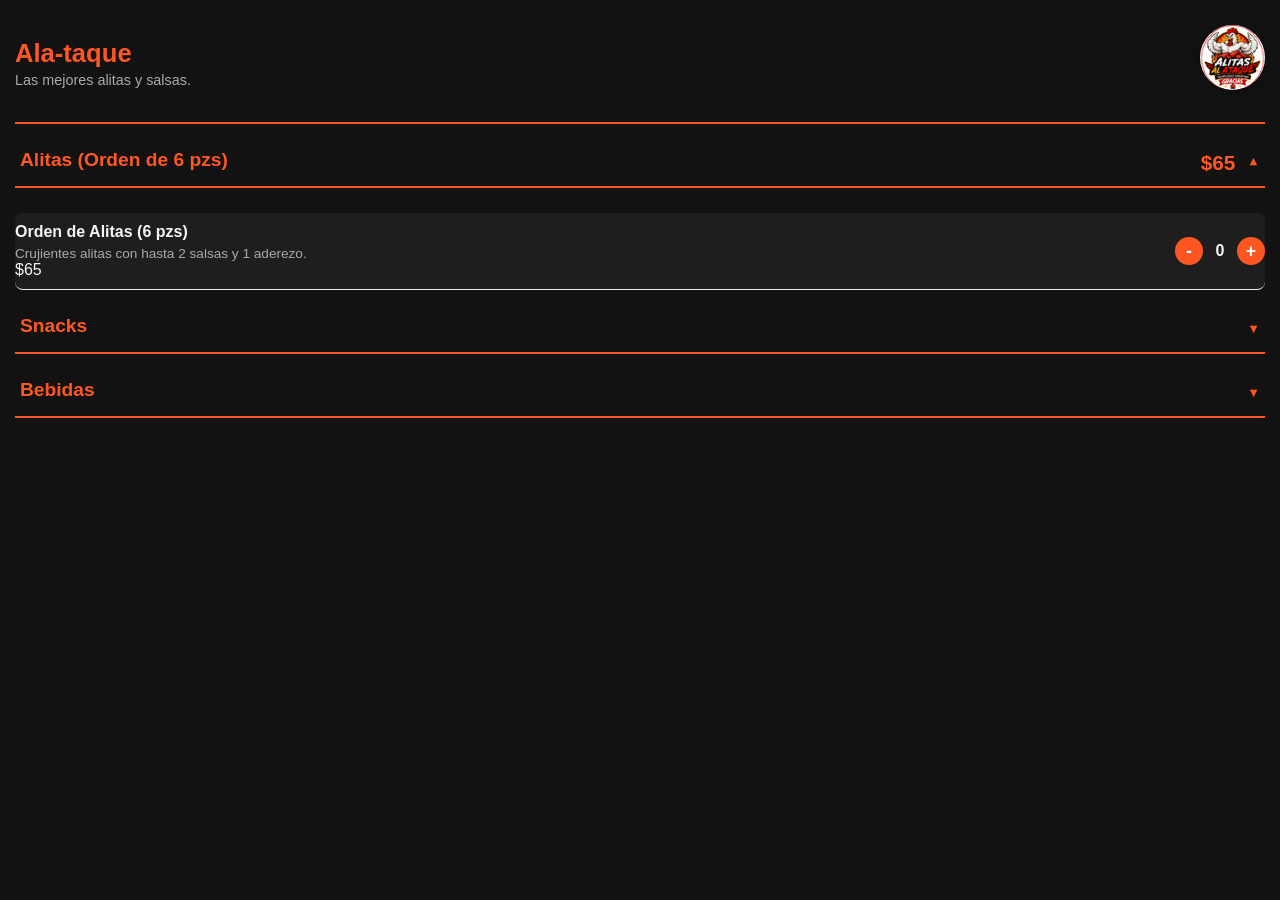
==== index.html @ 80bd4a71 "Update index.html" ====
<!DOCTYPE html>
<html lang="es">
<head>
  <meta charset="UTF-8">
  <meta name="viewport" content="width=device-width, initial-scale=1.0">
  <title>Menú - Ala-taque</title>
  <link rel="stylesheet" href="styles.css">
</head>
<body>
  <header class="header-container">
    <div class="header-text">
      <h1 id="restaurant-name">Cargando...</h1>
      <p id="restaurant-tagline"></p>
    </div>
    <img id="restaurant-logo" src="" alt="Logo" class="logo-img" style="display: none;">
  </header>

  <main id="menu-container"></main>

  <!-- Modal para personalizar productos (Alitas, Papas, etc.) -->
<div id="options-modal" class="modal">
  <div class="modal-content">
    <span class="close-btn" onclick="closeModal()">&times;</span>
    <h3 id="modal-title">Personaliza tu Orden</h3>
    
    <!-- Este contenedor cargará dinámicamente cualquier opción -->
    <div id="modal-options-body"></div>

    <button id="confirm-options-btn" class="btn-confirm" onclick="confirmarSeleccionGenerica()">Agregar al Pedido</button>
  </div>
</div>
<!-- Modal de Confirmación y Pago -->
<div id="checkout-modal" class="modal">
  <div class="modal-content">
    <span class="close-btn" onclick="closeCheckoutModal()">&times;</span>
    <h3>Detalles del Pago</h3>
    
    <div class="option-group">
      <h4>¿Cómo vas a pagar?</h4>
      <label class="radio-label">
        <input type="radio" name="metodo_pago" value="Efectivo" checked onchange="togglePagoEfectivo(true)"> Efectivo 💵
      </label>
      <label class="radio-label">
        <input type="radio" name="metodo_pago" value="Transferencia / Tarjeta" onchange="togglePagoEfectivo(false)"> Transferencia / Tarjeta 💳
      </label>
    </div>

    <div id="pago-efectivo-container" class="option-group">
      <h4>¿Con cuánto vas a pagar?</h4>
      <input type="number" id="monto-pago" placeholder="Ej. 200, 500" class="input-pago" oninput="calcularCambio()">
      <div id="cambio-info" class="cambio-text"></div>
    </div>

    <button class="btn-confirm" onclick="enviarPedidoWhatsAppFinal()">Enviar por WhatsApp 💬</button>
  </div>
</div>

  <!-- Barra flotante inferior para realizar pedido -->
  <div id="cart-bar" class="cart-bar hidden">
    <div class="cart-info">
      <span id="cart-count">0 ítems</span>
      <strong id="cart-total">$0</strong>
    </div>
    <button class="btn-whatsapp" onclick="enviarPedidoWhatsApp()">Pedir por WhatsApp 💬</button>
  </div>

 <script>
  let cart = [];
  let whatsappNum = "";
  let tempItem = null;
  const menuItems = {};
  let totalPedidoActual = 0;

  fetch('menu.json?v=' + new Date().getTime())
    .then(res => res.json())
    .then(data => {
      document.getElementById('restaurant-name').textContent = data.negocio;
      document.getElementById('restaurant-tagline').textContent = data.eslogan;
      whatsappNum = data.whatsapp || "";

      const logoImg = document.getElementById('restaurant-logo');
      logoImg.src = data.logo || 'logo.png';
      logoImg.onload = () => logoImg.style.display = 'block';

      const container = document.getElementById('menu-container');

      data.categorias.forEach((cat, index) => {
        const section = document.createElement('section');
        section.className = 'category';
        if (index === 0) section.classList.add('active');

        const catPrice = cat.precio ? `<span class="cat-price">$${cat.precio}</span>` : '';
        
        section.innerHTML = `
          <div class="category-header">
            <h2>${cat.nombre}</h2>
            <div class="header-right">
              ${catPrice}
              <span class="accordion-icon">▼</span>
            </div>
          </div>
          <div class="category-content"></div>
        `;

        const contentDiv = section.querySelector('.category-content');

        cat.items.forEach(item => {
          item.precioCalculado = item.precio !== undefined ? item.precio : cat.precio;
          menuItems[item.id] = item;

          const itemDiv = document.createElement('div');
          itemDiv.className = `item ${item.disponible ? '' : 'agotado'}`;

          itemDiv.innerHTML = `
            <div class="item-info">
              <h3>${item.nombre} ${item.disponible ? '' : '<span class="badge-agotado">(Agotado)</span>'}</h3>
              <p>${item.descripcion}</p>
              <div class="price">$${item.precioCalculado}</div>
            </div>
            <div class="item-controls">
              ${item.disponible ? `
                <button class="btn-qty" onclick="changeQty('${item.id}', -1)">-</button>
                <span id="qty-${item.id}" class="qty-num">0</span>
                <button class="btn-qty" onclick="addOrConfigureItem('${item.id}')">+</button>
              ` : ''}
            </div>
          `;
          contentDiv.appendChild(itemDiv);
        });

        section.querySelector('.category-header').addEventListener('click', () => {
          const isActive = section.classList.contains('active');
          document.querySelectorAll('.category').forEach(c => c.classList.remove('active'));
          if (!isActive) section.classList.add('active');
        });

        container.appendChild(section);
      });
    });

  function addOrConfigureItem(id) {
    const item = menuItems[id];
    if (!item) return;

    if (item.requiere_opciones && item.grupos_opciones) {
      tempItem = item;
      openModalGenerico(item);
    } else {
      addToCart({ id: item.id, nombre: item.nombre, precio: item.precioCalculado, detalles: '' });
    }
  }

 function openModalGenerico(item) {
  document.getElementById('modal-title').textContent = item.nombre;
  const body = document.getElementById('modal-options-body');
  body.innerHTML = '';

  item.grupos_opciones.forEach((grupo, gIdx) => {
    const groupDiv = document.createElement('div');
    groupDiv.className = 'option-group';

    let html = `<h4>${grupo.titulo}</h4>`;

    grupo.opciones.forEach(op => {
      // Verifica si la opción es un objeto con picor o un texto simple
      const esObjeto = typeof op === 'object';
      const nombreOp = esObjeto ? op.nombre : op;
      const picorNum = esObjeto && op.picor ? op.picor : 0;
      const picorEmoji = picorNum > 0 ? ` <span class="picor-badge">${'🌶️'.repeat(picorNum)}</span>` : '';

      if (grupo.tipo === 'checkbox') {
        html += `
          <label class="checkbox-label">
            <input type="checkbox" name="grupo_${gIdx}" value="${nombreOp}" onchange="limitCheckboxes('grupo_${gIdx}', ${grupo.max || 99})"> 
            ${nombreOp}${picorEmoji}
          </label>
        `;
      } else {
        html += `
          <label class="radio-label">
            <input type="radio" name="grupo_${gIdx}" value="${nombreOp}"> 
            ${nombreOp}${picorEmoji}
          </label>
        `;
      }
    });

    groupDiv.innerHTML = html;
    body.appendChild(groupDiv);
  });

  document.getElementById('options-modal').style.display = 'flex';
}

  function closeModal() {
    document.getElementById('options-modal').style.display = 'none';
  }

  function limitCheckboxes(name, max) {
    const checkboxes = document.querySelectorAll(`input[name="${name}"]:checked`);
    if (checkboxes.length > max) {
      event.target.checked = false;
      alert(`Solo puedes seleccionar hasta ${max} opciones.`);
    }
  }

  function confirmarSeleccionGenerica() {
    if (!tempItem) return;

    let detallesArr = [];
    let esValido = true;

    tempItem.grupos_opciones.forEach((grupo, gIdx) => {
      const seleccionados = Array.from(document.querySelectorAll(`input[name="grupo_${gIdx}"]:checked`)).map(el => el.value);
      
      const minRequerido = grupo.min || 0;
      if (seleccionados.length < minRequerido) {
        alert(`Por favor elige al menos ${minRequerido} opción en: "${grupo.titulo.replace(':', '')}"`);
        esValido = false;
        return;
      }

      if (seleccionados.length > 0) {
        detallesArr.push(seleccionados.join(', '));
      }
    });

    if (!esValido) return;

    const detalles = detallesArr.join(' | ');
    addToCart({ id: tempItem.id, nombre: tempItem.nombre, precio: tempItem.precioCalculado, detalles });
    closeModal();
  }

  function addToCart(product) {
    const existing = cart.find(i => i.id === product.id && i.detalles === product.detalles);
    if (existing) {
      existing.qty++;
    } else {
      cart.push({ ...product, qty: 1 });
    }
    updateUI();
  }

  function changeQty(id, delta) {
    let lastIndex = -1;
    for (let i = cart.length - 1; i >= 0; i--) {
      if (cart[i].id === id) {
        lastIndex = i;
        break;
      }
    }

    if (lastIndex !== -1) {
      cart[lastIndex].qty += delta;
      if (cart[lastIndex].qty <= 0) {
        cart.splice(lastIndex, 1);
      }
      updateUI();
    }
  }

  function updateUI() {
    const counts = {};
    cart.forEach(i => counts[i.id] = (counts[i.id] || 0) + i.qty);

    document.querySelectorAll('.qty-num').forEach(span => {
      const id = span.id.replace('qty-', '');
      span.textContent = counts[id] || 0;
    });

    const totalCount = cart.reduce((sum, i) => sum + i.qty, 0);
    const totalPrice = cart.reduce((sum, i) => sum + (i.precio * i.qty), 0);

    const cartBar = document.getElementById('cart-bar');
    if (totalCount > 0) {
      cartBar.classList.remove('hidden');
      document.getElementById('cart-count').textContent = `${totalCount} producto(s)`;
      document.getElementById('cart-total').textContent = `$${totalPrice}`;
    } else {
      cartBar.classList.add('hidden');
    }
  }

  function enviarPedidoWhatsApp() {
  if (cart.length === 0) return;

  totalPedidoActual = cart.reduce((sum, i) => sum + (i.precio * i.qty), 0);
  
  // Limpia y abre el modal de checkout
  document.getElementById('monto-pago').value = '';
  document.getElementById('cambio-info').textContent = '';
  document.getElementById('checkout-modal').style.display = 'flex';
}

function closeCheckoutModal() {
  document.getElementById('checkout-modal').style.display = 'none';
}

function togglePagoEfectivo(esEfectivo) {
  const container = document.getElementById('pago-efectivo-container');
  container.style.display = esEfectivo ? 'block' : 'none';
}

function calcularCambio() {
  const montoInput = parseFloat(document.getElementById('monto-pago').value);
  const cambioDiv = document.getElementById('cambio-info');

  if (isNaN(montoInput) || montoInput <= 0) {
    cambioDiv.textContent = '';
    return;
  }

  if (montoInput < totalPedidoActual) {
    cambioDiv.style.color = '#e63946';
    cambioDiv.textContent = `Faltan $${totalPedidoActual - montoInput} para cubrir el total ($${totalPedidoActual})`;
  } else {
    const cambio = montoInput - totalPedidoActual;
    cambioDiv.style.color = '#2a9d8f';
    cambioDiv.textContent = cambio === 0 ? 'Pago exacto' : `Cambio a llevar: $${cambio}`;
  }
}

function enviarPedidoWhatsAppFinal() {
  if (cart.length === 0) return;

  const metodoPago = document.querySelector('input[name="metodo_pago"]:checked').value;
  const montoPago = parseFloat(document.getElementById('monto-pago').value);

  if (metodoPago === 'Efectivo' && !isNaN(montoPago) && montoPago < totalPedidoActual) {
    alert(`El monto ingresado ($${montoPago}) es menor al total del pedido ($${totalPedidoActual}).`);
    return;
  }

  let msg = `*¡Hola! Quisiera realizar el siguiente pedido:*\n\n`;

  cart.forEach(item => {
    const subtotal = item.precio * item.qty;
    msg += `• *${item.qty}x ${item.nombre}* - $${subtotal}\n`;
    if (item.detalles) msg += `  └ _${item.detalles}_\n`;
  });

  msg += `\n*Total a pagar:* $${totalPedidoActual}\n`;
  msg += `*Método de pago:* ${metodoPago}\n`;

  if (metodoPago === 'Efectivo') {
    if (!isNaN(montoPago) && montoPago > 0) {
      const cambio = montoPago - totalPedidoActual;
      msg += `*Paga con:* $${montoPago}\n`;
      msg += `*Cambio a llevar:* $${cambio}\n`;
    } else {
      msg += `*Paga con:* Pago exacto / Cambio por definir\n`;
    }
  }

  const url = `https://wa.me/${whatsappNum}?text=${encodeURIComponent(msg)}`;
  closeCheckoutModal();
  window.open(url, '_blank');
}
</script>
</body>
</html>
---- styles.css ----
:root {
  --bg-color: #121212;
  --card-bg: #1e1e1e;
  --accent-color: #ff5722;
  /* Color llamativo para las alitas */
  --text-color: #f5f5f5;
  --text-muted: #aaa;
}

body {
  font-family: -apple-system, BlinkMacSystemFont, "Segoe UI", Roboto, sans-serif;
  background-color: var(--bg-color);
  color: var(--text-color);
  margin: 0;
  padding: 15px;
}

header {
  text-align: center;
  padding: 20px 0;
  border-bottom: 2px solid var(--accent-color);
}

h1 {
  margin: 0;
  color: var(--accent-color);
  font-size: 1.8rem;
}

header p {
  margin: 5px 0 0;
  color: var(--text-muted);
}

.category h2 {
  color: var(--accent-color);
  border-bottom: 1px solid #333;
  padding-bottom: 5px;
  margin-top: 25px;
}

.item {
  background: var(--card-bg);
  border-radius: 8px;
  padding: 12px 15px;
  margin-bottom: 10px;
  display: flex;
  justify-content: space-between;
  align-items: center;
}

.item-info h3 {
  margin: 0 0 5px 0;
  font-size: 1rem;
}

.item-info p {
  margin: 0;
  font-size: 0.85rem;
  color: var(--text-muted);
}

.item-price {
  font-weight: bold;
  font-size: 1.1rem;
  color: var(--accent-color);
  margin-left: 10px;
}

.agotado {
  opacity: 0.5;
}

.badge-agotado {
  color: #ff5252;
  font-size: 0.75rem;
}

footer {
  text-align: center;
  margin-top: 30px;
  color: var(--text-muted);
  font-size: 0.8rem;
}

.category-header {
  display: flex;
  justify-content: space-between;
  align-items: center;
  border-bottom: 2px solid var(--accent-color);
  margin-top: 25px;
  margin-bottom: 15px;
}

.category-header h2 {
  border-bottom: none;
  margin: 0;
  padding-bottom: 5px;
}

.cat-price {
  font-size: 1.3rem;
  font-weight: bold;
  color: var(--accent-color);
}

.logo-img {
  max-width: 130px;
  height: auto;
  margin: 0 auto 12px auto;
  display: block;
  border-radius: 50%;
  box-shadow: 0 4px 12px rgba(0, 0, 0, 0.4);
}

.header-info {
  font-size: 0.85rem;
  color: var(--text-muted);
  margin-top: 6px;
}

.extra-price {
  color: var(--accent-color);
  font-weight: bold;
}

/* Estilos para el Acordeón */
.category-header {
  display: flex;
  justify-content: space-between;
  align-items: center;
  border-bottom: 2px solid var(--accent-color);
  margin-top: 15px;
  padding: 10px 5px;
  cursor: pointer;
  user-select: none;
}

.category-header h2 {
  margin: 0;
  font-size: 1.2rem;
}

.header-right {
  display: flex;
  align-items: center;
  gap: 12px;
}

.accordion-icon {
  font-size: 0.8rem;
  color: var(--accent-color);
  transition: transform 0.3s ease;
}

/* Ocultar el contenido por defecto */
.category-content {
  display: none;
  padding-top: 10px;
}

/* Estado activo: Mostrar contenido y rotar la flecha */
.category.active .category-content {
  display: block;
}

.category.active .accordion-icon {
  transform: rotate(180deg);
}

/* Contenedor flexible para alinear texto a la izquierda y logo a la derecha */
.header-container {
  display: flex;
  justify-content: space-between;
  align-items: center;
  width: 100%;
  box-sizing: border-box;
  padding: 10px 0 20px 0;
  border-bottom: 2px solid var(--accent-color);
}

.header-text {
  text-align: left;
  flex: 1;
}

.header-text h1 {
  margin: 0;
  color: var(--accent-color);
  font-size: 1.6rem;
}

.header-text p {
margin: 4px 0 0 0;
  color: var(--text-muted);
  font-size: 0.9rem;
}

/* Estilo del logotipo ajustado para la esquina superior derecha */
.logo-img {
 width: 65px;
  height: 65px;
  object-fit: cover;
  border-radius: 50%;
  box-shadow: 0 2px 8px rgba(0,0,0,0.4);
  flex-shrink: 0;
  margin-left: auto; /* EMPUJA EL LOGO AL EXTREMO DERECHO */
}
/* Contadores a la derecha */
.item {
  display: flex;
  justify-content: space-between;
  align-items: center;
  padding: 10px 0;
  border-bottom: 1px solid #eee;
}

.item-controls {
  display: flex;
  align-items: center;
  gap: 8px;
}

.btn-qty {
  background: var(--accent-color, #e63946);
  color: white;
  border: none;
  width: 28px;
  height: 28px;
  border-radius: 50%;
  font-weight: bold;
  font-size: 1.1rem;
  cursor: pointer;
}

.qty-num {
  font-weight: bold;
  min-width: 18px;
  text-align: center;
}

/* Modal Emergente */
.modal {
  display: none;
  position: fixed;
  top: 0; left: 0; width: 100%; height: 100%;
  background: rgba(0,0,0,0.6);
  justify-content: center;
  align-items: center;
  z-index: 1000;
}

.modal-content {
  background: white;
  padding: 20px;
  border-radius: 12px;
  width: 90%;
  max-width: 400px;
  position: relative;
  max-height: 80vh;
  overflow-y: auto;
}

.close-btn {
  position: absolute;
  top: 10px; right: 15px;
  font-size: 1.5rem;
  cursor: pointer;
}

.option-group {
  margin: 15px 0;
  text-align: left;
}

.checkbox-label, .radio-label {
  display: block;
  margin: 6px 0;
  font-size: 0.95rem;
}

.btn-confirm {
  width: 100%;
  background: #25d366;
  color: white;
  border: none;
  padding: 10px;
  border-radius: 8px;
  font-weight: bold;
  cursor: pointer;
}

/* Barra flotante de carrito */
.cart-bar {
  position: fixed;
  bottom: 0; left: 0; right: 0;
  background: #111;
  color: white;
  display: flex;
  justify-content: space-between;
  align-items: center;
  padding: 12px 20px;
  box-shadow: 0 -2px 10px rgba(0,0,0,0.3);
  z-index: 999;
}

.cart-bar.hidden {
  display: none;
}

.btn-whatsapp {
  background: #25d366;
  color: white;
  border: none;
  padding: 10px 16px;
  border-radius: 20px;
  font-weight: bold;
  cursor: pointer;
}
/* Corrección de colores para el Modal */
.modal-content {
  background: #ffffff;
  color: #111111; /* Texto oscuro visible */
}

.modal-content h3 {
  color: #e63946; /* Título en color rojo/naranja del negocio */
  margin-top: 0;
  font-size: 1.3rem;
}

.modal-content h4 {
  color: #222222; /* Encabezados de salsas y aderezos */
  margin: 12px 0 6px 0;
  font-size: 1rem;
}

.checkbox-label, 
.radio-label {
  color: #333333 !important; /* Texto de cada salsa/aderezo */
  font-weight: 500;
  cursor: pointer;
}

.close-btn {
  color: #888888;
}

.close-btn:hover {
  color: #000000;
}:root {
  --bg-color: #121212;
  --card-bg: #1e1e1e;
  --accent-color: #ff5722;
  /* Color llamativo para las alitas */
  --text-color: #f5f5f5;
  --text-muted: #aaa;
}

body {
  font-family: -apple-system, BlinkMacSystemFont, "Segoe UI", Roboto, sans-serif;
  background-color: var(--bg-color);
  color: var(--text-color);
  margin: 0;
  padding: 15px;
}

header {
  text-align: center;
  padding: 20px 0;
  border-bottom: 2px solid var(--accent-color);
}

h1 {
  margin: 0;
  color: var(--accent-color);
  font-size: 1.8rem;
}

header p {
  margin: 5px 0 0;
  color: var(--text-muted);
}

.category h2 {
  color: var(--accent-color);
  border-bottom: 1px solid #333;
  padding-bottom: 5px;
  margin-top: 25px;
}

.item {
  background: var(--card-bg);
  border-radius: 8px;
  padding: 12px 15px;
  margin-bottom: 10px;
  display: flex;
  justify-content: space-between;
  align-items: center;
}

.item-info h3 {
  margin: 0 0 5px 0;
  font-size: 1rem;
}

.item-info p {
  margin: 0;
  font-size: 0.85rem;
  color: var(--text-muted);
}

.item-price {
  font-weight: bold;
  font-size: 1.1rem;
  color: var(--accent-color);
  margin-left: 10px;
}

.agotado {
  opacity: 0.5;
}

.badge-agotado {
  color: #ff5252;
  font-size: 0.75rem;
}

footer {
  text-align: center;
  margin-top: 30px;
  color: var(--text-muted);
  font-size: 0.8rem;
}

.category-header {
  display: flex;
  justify-content: space-between;
  align-items: center;
  border-bottom: 2px solid var(--accent-color);
  margin-top: 25px;
  margin-bottom: 15px;
}

.category-header h2 {
  border-bottom: none;
  margin: 0;
  padding-bottom: 5px;
}

.cat-price {
  font-size: 1.3rem;
  font-weight: bold;
  color: var(--accent-color);
}

.logo-img {
  max-width: 130px;
  height: auto;
  margin: 0 auto 12px auto;
  display: block;
  border-radius: 50%;
  box-shadow: 0 4px 12px rgba(0, 0, 0, 0.4);
}

.header-info {
  font-size: 0.85rem;
  color: var(--text-muted);
  margin-top: 6px;
}

.extra-price {
  color: var(--accent-color);
  font-weight: bold;
}

/* Estilos para el Acordeón */
.category-header {
  display: flex;
  justify-content: space-between;
  align-items: center;
  border-bottom: 2px solid var(--accent-color);
  margin-top: 15px;
  padding: 10px 5px;
  cursor: pointer;
  user-select: none;
}

.category-header h2 {
  margin: 0;
  font-size: 1.2rem;
}

.header-right {
  display: flex;
  align-items: center;
  gap: 12px;
}

.accordion-icon {
  font-size: 0.8rem;
  color: var(--accent-color);
  transition: transform 0.3s ease;
}

/* Ocultar el contenido por defecto */
.category-content {
  display: none;
  padding-top: 10px;
}

/* Estado activo: Mostrar contenido y rotar la flecha */
.category.active .category-content {
  display: block;
}

.category.active .accordion-icon {
  transform: rotate(180deg);
}

/* Contenedor flexible para alinear texto a la izquierda y logo a la derecha */
.header-container {
  display: flex;
  justify-content: space-between;
  align-items: center;
  width: 100%;
  box-sizing: border-box;
  padding: 10px 0 20px 0;
  border-bottom: 2px solid var(--accent-color);
}

.header-text {
  text-align: left;
  flex: 1;
}

.header-text h1 {
  margin: 0;
  color: var(--accent-color);
  font-size: 1.6rem;
}

.header-text p {
margin: 4px 0 0 0;
  color: var(--text-muted);
  font-size: 0.9rem;
}

/* Estilo del logotipo ajustado para la esquina superior derecha */
.logo-img {
 width: 65px;
  height: 65px;
  object-fit: cover;
  border-radius: 50%;
  box-shadow: 0 2px 8px rgba(0,0,0,0.4);
  flex-shrink: 0;
  margin-left: auto; /* EMPUJA EL LOGO AL EXTREMO DERECHO */
}
/* Contadores a la derecha */
.item {
  display: flex;
  justify-content: space-between;
  align-items: center;
  padding: 10px 0;
  border-bottom: 1px solid #eee;
}

.item-controls {
  display: flex;
  align-items: center;
  gap: 8px;
}

.btn-qty {
  background: var(--accent-color, #e63946);
  color: white;
  border: none;
  width: 28px;
  height: 28px;
  border-radius: 50%;
  font-weight: bold;
  font-size: 1.1rem;
  cursor: pointer;
}

.qty-num {
  font-weight: bold;
  min-width: 18px;
  text-align: center;
}

/* Modal Emergente */
.modal {
  display: none;
  position: fixed;
  top: 0; left: 0; width: 100%; height: 100%;
  background: rgba(0,0,0,0.6);
  justify-content: center;
  align-items: center;
  z-index: 1000;
}

.modal-content {
  background: white;
  padding: 20px;
  border-radius: 12px;
  width: 90%;
  max-width: 400px;
  position: relative;
  max-height: 80vh;
  overflow-y: auto;
}

.close-btn {
  position: absolute;
  top: 10px; right: 15px;
  font-size: 1.5rem;
  cursor: pointer;
}

.option-group {
  margin: 15px 0;
  text-align: left;
}

.checkbox-label, .radio-label {
  display: block;
  margin: 6px 0;
  font-size: 0.95rem;
}

.btn-confirm {
  width: 100%;
  background: #25d366;
  color: white;
  border: none;
  padding: 10px;
  border-radius: 8px;
  font-weight: bold;
  cursor: pointer;
}

/* Barra flotante de carrito */
.cart-bar {
  position: fixed;
  bottom: 0; left: 0; right: 0;
  background: #111;
  color: white;
  display: flex;
  justify-content: space-between;
  align-items: center;
  padding: 12px 20px;
  box-shadow: 0 -2px 10px rgba(0,0,0,0.3);
  z-index: 999;
}

.cart-bar.hidden {
  display: none;
}

.btn-whatsapp {
  background: #25d366;
  color: white;
  border: none;
  padding: 10px 16px;
  border-radius: 20px;
  font-weight: bold;
  cursor: pointer;
}
/* Corrección de colores para el Modal */
.modal-content {
  background: #ffffff;
  color: #111111; /* Texto oscuro visible */
}

.modal-content h3 {
  color: #e63946; /* Título en color rojo/naranja del negocio */
  margin-top: 0;
  font-size: 1.3rem;
}

.modal-content h4 {
  color: #222222; /* Encabezados de salsas y aderezos */
  margin: 12px 0 6px 0;
  font-size: 1rem;
}

.checkbox-label, 
.radio-label {
  color: #333333 !important; /* Texto de cada salsa/aderezo */
  font-weight: 500;
  cursor: pointer;
}

.close-btn {
  color: #888888;
}

.close-btn:hover {
  color: #000000;
}
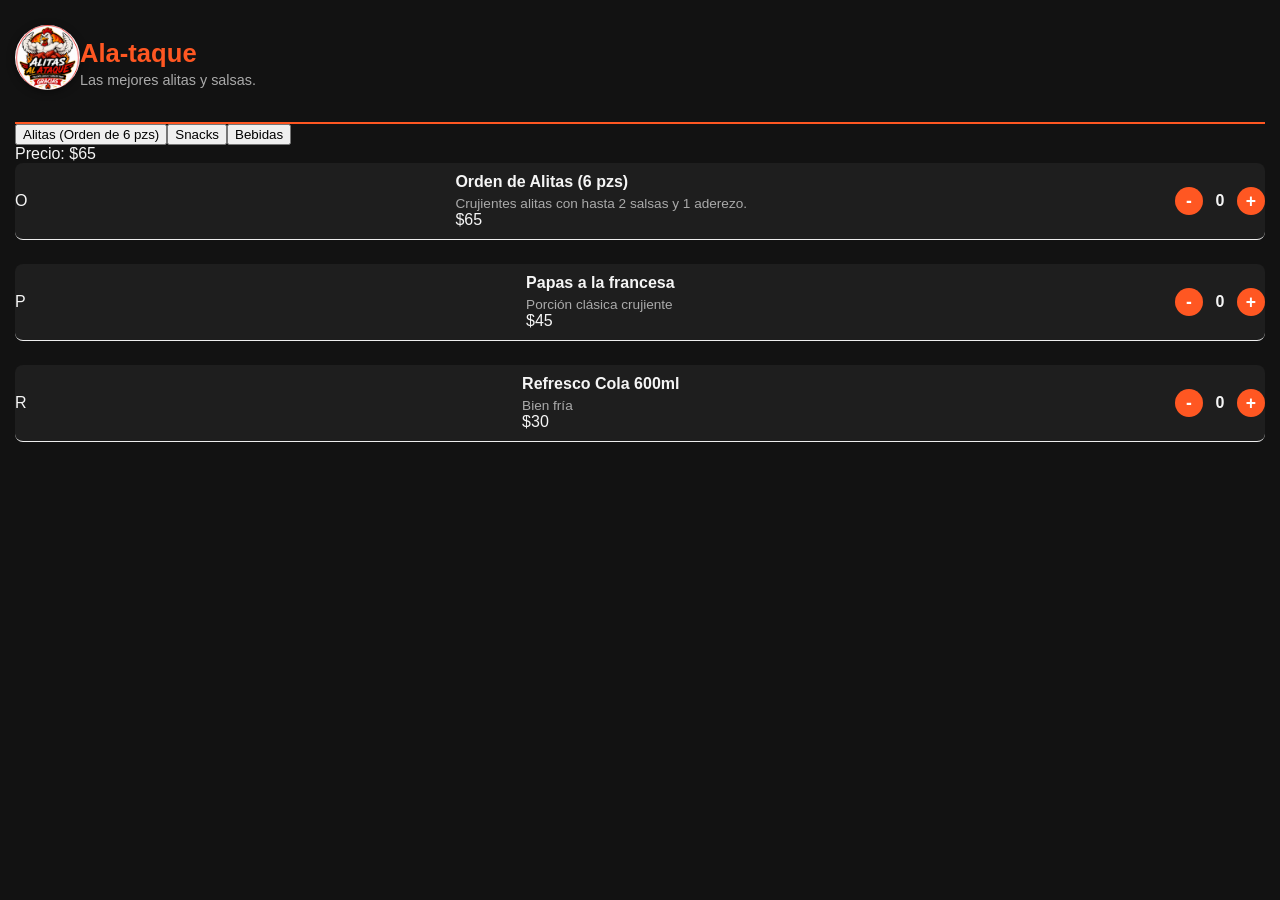
==== commit d50e9176: "NUEVO LOOK" ====
--- a/index.html
+++ b/index.html
@@ -8,355 +8,514 @@
 </head>
 <body>
   <header class="header-container">
+    <img id="restaurant-logo" src="" alt="Logo" class="logo-img" style="display: none;">
+    <div id="restaurant-logo-fallback" class="logo-fallback" style="display: none;"></div>
     <div class="header-text">
       <h1 id="restaurant-name">Cargando...</h1>
       <p id="restaurant-tagline"></p>
     </div>
-    <img id="restaurant-logo" src="" alt="Logo" class="logo-img" style="display: none;">
   </header>
 
+  <nav id="category-tabs" class="category-tabs"></nav>
+
   <main id="menu-container"></main>
 
   <!-- Modal para personalizar productos (Alitas, Papas, etc.) -->
-<div id="options-modal" class="modal">
-  <div class="modal-content">
-    <span class="close-btn" onclick="closeModal()">&times;</span>
-    <h3 id="modal-title">Personaliza tu Orden</h3>
-    
-    <!-- Este contenedor cargará dinámicamente cualquier opción -->
-    <div id="modal-options-body"></div>
-
-    <button id="confirm-options-btn" class="btn-confirm" onclick="confirmarSeleccionGenerica()">Agregar al Pedido</button>
+  <div id="options-modal" class="modal">
+    <div class="modal-content">
+      <span class="close-btn" onclick="closeModal()">&times;</span>
+      <h3 id="modal-title">Personaliza tu Orden</h3>
+
+      <!-- Este contenedor cargará dinámicamente cualquier opción -->
+      <div id="modal-options-body"></div>
+
+      <button id="confirm-options-btn" class="btn-confirm" onclick="confirmarSeleccionGenerica()">Agregar al Pedido</button>
+    </div>
   </div>
-</div>
-<!-- Modal de Confirmación y Pago -->
-<div id="checkout-modal" class="modal">
-  <div class="modal-content">
-    <span class="close-btn" onclick="closeCheckoutModal()">&times;</span>
-    <h3>Detalles del Pago</h3>
-    
-    <div class="option-group">
-      <h4>¿Cómo vas a pagar?</h4>
-      <label class="radio-label">
-        <input type="radio" name="metodo_pago" value="Efectivo" checked onchange="togglePagoEfectivo(true)"> Efectivo 💵
-      </label>
-      <label class="radio-label">
-        <input type="radio" name="metodo_pago" value="Transferencia / Tarjeta" onchange="togglePagoEfectivo(false)"> Transferencia / Tarjeta 💳
-      </label>
+
+  <!-- Modal "Ver mi pedido": resumen antes de pagar -->
+  <div id="review-modal" class="modal">
+    <div class="modal-content">
+      <span class="close-btn" onclick="closeReviewModal()">&times;</span>
+      <h3>Mi Pedido</h3>
+
+      <div id="review-items-body"></div>
+
+      <div class="review-total-row">
+        <span>Total</span>
+        <span id="review-total-amount">$0</span>
+      </div>
+
+      <button id="review-continue-btn" class="btn-confirm" onclick="continuarAPago()">Continuar con el pago</button>
+      <button class="btn-secondary" onclick="closeReviewModal()">Seguir viendo el menú</button>
     </div>
-
-    <div id="pago-efectivo-container" class="option-group">
-      <h4>¿Con cuánto vas a pagar?</h4>
-      <input type="number" id="monto-pago" placeholder="Ej. 200, 500" class="input-pago" oninput="calcularCambio()">
-      <div id="cambio-info" class="cambio-text"></div>
+  </div>
+
+  <!-- Modal de Confirmación y Pago -->
+  <div id="checkout-modal" class="modal">
+    <div class="modal-content">
+      <span class="close-btn" onclick="closeCheckoutModal()">&times;</span>
+      <h3>Detalles del Pago</h3>
+
+      <div class="option-group">
+        <h4>¿Cómo vas a pagar?</h4>
+        <label class="radio-label">
+          <input type="radio" name="metodo_pago" value="Efectivo" checked onchange="togglePagoEfectivo(true)"> Efectivo 💵
+        </label>
+        <label class="radio-label">
+          <input type="radio" name="metodo_pago" value="Transferencia" onchange="togglePagoEfectivo(false)"> Transferencia 🏦
+        </label>
+      </div>
+
+      <div id="pago-efectivo-container" class="option-group">
+        <h4>¿Con cuánto vas a pagar?</h4>
+        <input type="number" id="monto-pago" placeholder="Ej. 200, 500" class="input-pago" oninput="calcularCambio()">
+        <div id="cambio-info" class="cambio-text"></div>
+      </div>
+
+      <div id="pago-transferencia-container" class="option-group" style="display:none;">
+        <h4>Datos para tu transferencia</h4>
+        <div id="datos-transferencia-body"></div>
+        <div class="cambio-text" style="color: var(--accent-gold);">Favor de enviar comprobante de pago 🧾</div>
+      </div>
+
+      <button class="btn-confirm" onclick="enviarPedidoWhatsAppFinal()">Enviar por WhatsApp 💬</button>
     </div>
-
-    <button class="btn-confirm" onclick="enviarPedidoWhatsAppFinal()">Enviar por WhatsApp 💬</button>
   </div>
-</div>
-
-  <!-- Barra flotante inferior para realizar pedido -->
+
+  <!-- Barra flotante inferior para revisar y realizar el pedido -->
   <div id="cart-bar" class="cart-bar hidden">
     <div class="cart-info">
       <span id="cart-count">0 ítems</span>
       <strong id="cart-total">$0</strong>
     </div>
-    <button class="btn-whatsapp" onclick="enviarPedidoWhatsApp()">Pedir por WhatsApp 💬</button>
+    <button class="btn-whatsapp" onclick="openReviewModal()">Ver mi pedido</button>
   </div>
 
- <script>
-  let cart = [];
-  let whatsappNum = "";
-  let tempItem = null;
-  const menuItems = {};
-  let totalPedidoActual = 0;
-
-  fetch('menu.json?v=' + new Date().getTime())
-    .then(res => res.json())
-    .then(data => {
-      document.getElementById('restaurant-name').textContent = data.negocio;
-      document.getElementById('restaurant-tagline').textContent = data.eslogan;
-      whatsappNum = data.whatsapp || "";
-
-      const logoImg = document.getElementById('restaurant-logo');
-      logoImg.src = data.logo || 'logo.png';
-      logoImg.onload = () => logoImg.style.display = 'block';
-
-      const container = document.getElementById('menu-container');
-
-      data.categorias.forEach((cat, index) => {
-        const section = document.createElement('section');
-        section.className = 'category';
-        if (index === 0) section.classList.add('active');
-
-        const catPrice = cat.precio ? `<span class="cat-price">$${cat.precio}</span>` : '';
-        
-        section.innerHTML = `
-          <div class="category-header">
-            <h2>${cat.nombre}</h2>
-            <div class="header-right">
-              ${catPrice}
-              <span class="accordion-icon">▼</span>
-            </div>
+  <script>
+    let cart = [];
+    let whatsappNum = "";
+    let datosTransferencia = null;
+    let tempItem = null;
+    let currentGrupoExclusivas = {};
+    const menuItems = {};
+    let totalPedidoActual = 0;
+
+    fetch('menu.json?v=' + new Date().getTime())
+      .then(res => res.json())
+      .then(data => {
+        document.getElementById('restaurant-name').textContent = data.negocio;
+        document.getElementById('restaurant-tagline').textContent = data.eslogan;
+        whatsappNum = data.whatsapp || "";
+        datosTransferencia = data.datos_transferencia || null;
+
+        const logoImg = document.getElementById('restaurant-logo');
+        const logoFallback = document.getElementById('restaurant-logo-fallback');
+        if (data.logo) {
+          logoImg.src = data.logo;
+          logoImg.onload = () => { logoImg.style.display = 'block'; };
+          logoImg.onerror = () => { mostrarLogoFallback(data.negocio, logoFallback); };
+        } else {
+          mostrarLogoFallback(data.negocio, logoFallback);
+        }
+
+        const tabsNav = document.getElementById('category-tabs');
+        const container = document.getElementById('menu-container');
+
+        data.categorias.forEach((cat, index) => {
+          const catSlug = `cat-${index}`;
+
+          // Pestaña
+          const tabBtn = document.createElement('button');
+          tabBtn.className = `tab-btn ${index === 0 ? 'active' : ''}`;
+          tabBtn.textContent = cat.nombre;
+          tabBtn.dataset.target = catSlug;
+          tabBtn.addEventListener('click', () => switchCategory(catSlug));
+          tabsNav.appendChild(tabBtn);
+
+          // Sección de categoría
+          const section = document.createElement('section');
+          section.className = `category ${index === 0 ? 'active' : ''}`;
+          section.id = catSlug;
+
+          const catPriceNote = cat.precio ? `<div class="category-price-note">Precio: $${cat.precio}</div>` : '<div style="height:14px"></div>';
+          section.innerHTML = catPriceNote;
+
+          cat.items.forEach(item => {
+            item.precioCalculado = item.precio !== undefined ? item.precio : cat.precio;
+            menuItems[item.id] = item;
+
+            const itemDiv = document.createElement('div');
+            itemDiv.className = `item ${item.disponible ? '' : 'agotado'}`;
+
+            const inicial = item.nombre.trim().charAt(0).toUpperCase();
+            const thumbHtml = item.imagen
+              ? `<img class="item-thumb" src="${item.imagen}" alt="${item.nombre}" onerror="this.outerHTML='<div class=&quot;item-thumb-fallback&quot;>${inicial}</div>'">`
+              : `<div class="item-thumb-fallback">${inicial}</div>`;
+
+            itemDiv.innerHTML = `
+              ${thumbHtml}
+              <div class="item-info">
+                <h3>${item.nombre} ${item.disponible ? '' : '<span class="badge-agotado">(Agotado)</span>'}</h3>
+                <p>${item.descripcion}</p>
+                <div class="price">$${item.precioCalculado}</div>
+              </div>
+              <div class="item-controls">
+                ${item.disponible ? `
+                  <button class="btn-qty" onclick="changeQty('${item.id}', -1)">-</button>
+                  <span id="qty-${item.id}" class="qty-num">0</span>
+                  <button class="btn-qty" onclick="addOrConfigureItem('${item.id}')">+</button>
+                ` : ''}
+              </div>
+            `;
+            section.appendChild(itemDiv);
+          });
+
+          container.appendChild(section);
+        });
+      });
+
+    function mostrarLogoFallback(nombre, fallbackEl) {
+      fallbackEl.textContent = (nombre || '?').trim().charAt(0).toUpperCase();
+      fallbackEl.style.display = 'flex';
+    }
+
+    function switchCategory(slug) {
+      document.querySelectorAll('.category').forEach(c => c.classList.remove('active'));
+      document.querySelectorAll('.tab-btn').forEach(b => b.classList.remove('active'));
+      document.getElementById(slug).classList.add('active');
+      document.querySelector(`.tab-btn[data-target="${slug}"]`).classList.add('active');
+    }
+
+    function addOrConfigureItem(id) {
+      const item = menuItems[id];
+      if (!item) return;
+
+      if (item.requiere_opciones && item.grupos_opciones) {
+        tempItem = item;
+        openModalGenerico(item);
+      } else {
+        addToCart({ id: item.id, nombre: item.nombre, precio: item.precioCalculado, detalles: '' });
+      }
+    }
+
+    function openModalGenerico(item) {
+      document.getElementById('modal-title').textContent = item.nombre;
+      const body = document.getElementById('modal-options-body');
+      body.innerHTML = '';
+      currentGrupoExclusivas = {};
+
+      item.grupos_opciones.forEach((grupo, gIdx) => {
+        const groupDiv = document.createElement('div');
+        groupDiv.className = 'option-group';
+        currentGrupoExclusivas[`grupo_${gIdx}`] = grupo.exclusivas || [];
+
+        let html = `<h4>${grupo.titulo}</h4>`;
+
+        grupo.opciones.forEach(op => {
+          // Verifica si la opción es un objeto con picor o un texto simple
+          const esObjeto = typeof op === 'object';
+          const nombreOp = esObjeto ? op.nombre : op;
+          const picorNum = esObjeto && op.picor ? op.picor : 0;
+          const picorEmoji = picorNum > 0 ? ` <span class="picor-badge">${'🌶️'.repeat(picorNum)}</span>` : '';
+
+          if (grupo.tipo === 'checkbox') {
+            html += `
+              <label class="checkbox-label">
+                <input type="checkbox" name="grupo_${gIdx}" value="${nombreOp}" onchange="handleCheckboxChange(this, 'grupo_${gIdx}', ${grupo.max || 99})">
+                ${nombreOp}${picorEmoji}
+              </label>
+            `;
+          } else {
+            html += `
+              <label class="radio-label">
+                <input type="radio" name="grupo_${gIdx}" value="${nombreOp}">
+                ${nombreOp}${picorEmoji}
+              </label>
+            `;
+          }
+        });
+
+        groupDiv.innerHTML = html;
+        body.appendChild(groupDiv);
+      });
+
+      document.getElementById('options-modal').style.display = 'flex';
+    }
+
+    function closeModal() {
+      document.getElementById('options-modal').style.display = 'none';
+    }
+
+    function handleCheckboxChange(checkbox, name, max) {
+      const exclusivas = currentGrupoExclusivas[name] || [];
+      const allBoxes = Array.from(document.querySelectorAll(`input[name="${name}"]`));
+
+      if (exclusivas.length > 0) {
+        // Si se acaba de marcar una opción exclusiva, desmarca todas las demás
+        if (checkbox.checked && exclusivas.includes(checkbox.value)) {
+          allBoxes.forEach(b => { if (b !== checkbox) b.checked = false; });
+        }
+
+        // Bloquea las opciones exclusivas si hay otra opción marcada, y viceversa
+        const hayExclusivaMarcada = allBoxes.some(b => exclusivas.includes(b.value) && b.checked);
+        const hayNormalMarcada = allBoxes.some(b => !exclusivas.includes(b.value) && b.checked);
+
+        allBoxes.forEach(b => {
+          if (exclusivas.includes(b.value)) {
+            b.disabled = hayNormalMarcada;
+          } else {
+            b.disabled = hayExclusivaMarcada;
+          }
+        });
+      }
+
+      const checkedCount = document.querySelectorAll(`input[name="${name}"]:checked`).length;
+      if (checkedCount > max) {
+        checkbox.checked = false;
+        alert(`Solo puedes seleccionar hasta ${max} opciones.`);
+      }
+    }
+
+    function confirmarSeleccionGenerica() {
+      if (!tempItem) return;
+
+      let detallesArr = [];
+      let esValido = true;
+
+      tempItem.grupos_opciones.forEach((grupo, gIdx) => {
+        const seleccionados = Array.from(document.querySelectorAll(`input[name="grupo_${gIdx}"]:checked`)).map(el => el.value);
+
+        const minRequerido = grupo.min || 0;
+        if (seleccionados.length < minRequerido) {
+          alert(`Por favor elige al menos ${minRequerido} opción en: "${grupo.titulo.replace(':', '')}"`);
+          esValido = false;
+          return;
+        }
+
+        if (seleccionados.length > 0) {
+          detallesArr.push(seleccionados.join(', '));
+        }
+      });
+
+      if (!esValido) return;
+
+      const detalles = detallesArr.join(' | ');
+      addToCart({ id: tempItem.id, nombre: tempItem.nombre, precio: tempItem.precioCalculado, detalles });
+      closeModal();
+    }
+
+    function addToCart(product) {
+      const existing = cart.find(i => i.id === product.id && i.detalles === product.detalles);
+      if (existing) {
+        existing.qty++;
+      } else {
+        cart.push({ ...product, qty: 1 });
+      }
+      updateUI();
+    }
+
+    function changeQty(id, delta) {
+      let lastIndex = -1;
+      for (let i = cart.length - 1; i >= 0; i--) {
+        if (cart[i].id === id) {
+          lastIndex = i;
+          break;
+        }
+      }
+
+      if (lastIndex !== -1) {
+        cart[lastIndex].qty += delta;
+        if (cart[lastIndex].qty <= 0) {
+          cart.splice(lastIndex, 1);
+        }
+        updateUI();
+      }
+    }
+
+    function changeQtyByIndex(index, delta) {
+      if (!cart[index]) return;
+      cart[index].qty += delta;
+      if (cart[index].qty <= 0) {
+        cart.splice(index, 1);
+      }
+      updateUI();
+      renderReviewItems();
+    }
+
+    function updateUI() {
+      const counts = {};
+      cart.forEach(i => counts[i.id] = (counts[i.id] || 0) + i.qty);
+
+      document.querySelectorAll('.qty-num').forEach(span => {
+        const id = span.id.replace('qty-', '');
+        span.textContent = counts[id] || 0;
+      });
+
+      const totalCount = cart.reduce((sum, i) => sum + i.qty, 0);
+      const totalPrice = cart.reduce((sum, i) => sum + (i.precio * i.qty), 0);
+
+      const cartBar = document.getElementById('cart-bar');
+      if (totalCount > 0) {
+        cartBar.classList.remove('hidden');
+        document.getElementById('cart-count').textContent = `${totalCount} ítem(s)`;
+        document.getElementById('cart-total').textContent = `$${totalPrice}`;
+      } else {
+        cartBar.classList.add('hidden');
+        closeReviewModal();
+      }
+    }
+
+    function openReviewModal() {
+      if (cart.length === 0) return;
+      renderReviewItems();
+      document.getElementById('review-modal').style.display = 'flex';
+    }
+
+    function closeReviewModal() {
+      document.getElementById('review-modal').style.display = 'none';
+    }
+
+    function renderReviewItems() {
+      const body = document.getElementById('review-items-body');
+      const totalAmountEl = document.getElementById('review-total-amount');
+      const continueBtn = document.getElementById('review-continue-btn');
+
+      if (cart.length === 0) {
+        body.innerHTML = '<div class="empty-cart-msg">Tu pedido está vacío.</div>';
+        totalAmountEl.textContent = '$0';
+        continueBtn.style.display = 'none';
+        return;
+      }
+
+      continueBtn.style.display = 'block';
+      body.innerHTML = '';
+
+      cart.forEach((item, index) => {
+        const subtotal = item.precio * item.qty;
+        const row = document.createElement('div');
+        row.className = 'review-item';
+        row.innerHTML = `
+          <div>
+            <div class="review-item-name">${item.nombre}</div>
+            ${item.detalles ? `<div class="review-item-detalles">${item.detalles}</div>` : ''}
+            <div class="review-item-price">$${subtotal}</div>
           </div>
-          <div class="category-content"></div>
+          <div class="review-item-controls">
+            <button class="btn-qty" onclick="changeQtyByIndex(${index}, -1)">-</button>
+            <span class="qty-num">${item.qty}</span>
+            <button class="btn-qty" onclick="changeQtyByIndex(${index}, 1)">+</button>
+          </div>
         `;
-
-        const contentDiv = section.querySelector('.category-content');
-
-        cat.items.forEach(item => {
-          item.precioCalculado = item.precio !== undefined ? item.precio : cat.precio;
-          menuItems[item.id] = item;
-
-          const itemDiv = document.createElement('div');
-          itemDiv.className = `item ${item.disponible ? '' : 'agotado'}`;
-
-          itemDiv.innerHTML = `
-            <div class="item-info">
-              <h3>${item.nombre} ${item.disponible ? '' : '<span class="badge-agotado">(Agotado)</span>'}</h3>
-              <p>${item.descripcion}</p>
-              <div class="price">$${item.precioCalculado}</div>
-            </div>
-            <div class="item-controls">
-              ${item.disponible ? `
-                <button class="btn-qty" onclick="changeQty('${item.id}', -1)">-</button>
-                <span id="qty-${item.id}" class="qty-num">0</span>
-                <button class="btn-qty" onclick="addOrConfigureItem('${item.id}')">+</button>
-              ` : ''}
-            </div>
-          `;
-          contentDiv.appendChild(itemDiv);
-        });
-
-        section.querySelector('.category-header').addEventListener('click', () => {
-          const isActive = section.classList.contains('active');
-          document.querySelectorAll('.category').forEach(c => c.classList.remove('active'));
-          if (!isActive) section.classList.add('active');
-        });
-
-        container.appendChild(section);
+        body.appendChild(row);
       });
-    });
-
-  function addOrConfigureItem(id) {
-    const item = menuItems[id];
-    if (!item) return;
-
-    if (item.requiere_opciones && item.grupos_opciones) {
-      tempItem = item;
-      openModalGenerico(item);
-    } else {
-      addToCart({ id: item.id, nombre: item.nombre, precio: item.precioCalculado, detalles: '' });
-    }
-  }
-
- function openModalGenerico(item) {
-  document.getElementById('modal-title').textContent = item.nombre;
-  const body = document.getElementById('modal-options-body');
-  body.innerHTML = '';
-
-  item.grupos_opciones.forEach((grupo, gIdx) => {
-    const groupDiv = document.createElement('div');
-    groupDiv.className = 'option-group';
-
-    let html = `<h4>${grupo.titulo}</h4>`;
-
-    grupo.opciones.forEach(op => {
-      // Verifica si la opción es un objeto con picor o un texto simple
-      const esObjeto = typeof op === 'object';
-      const nombreOp = esObjeto ? op.nombre : op;
-      const picorNum = esObjeto && op.picor ? op.picor : 0;
-      const picorEmoji = picorNum > 0 ? ` <span class="picor-badge">${'🌶️'.repeat(picorNum)}</span>` : '';
-
-      if (grupo.tipo === 'checkbox') {
-        html += `
-          <label class="checkbox-label">
-            <input type="checkbox" name="grupo_${gIdx}" value="${nombreOp}" onchange="limitCheckboxes('grupo_${gIdx}', ${grupo.max || 99})"> 
-            ${nombreOp}${picorEmoji}
-          </label>
-        `;
+
+      const total = cart.reduce((sum, i) => sum + (i.precio * i.qty), 0);
+      totalAmountEl.textContent = `$${total}`;
+    }
+
+    function continuarAPago() {
+      if (cart.length === 0) return;
+      closeReviewModal();
+      abrirCheckout();
+    }
+
+    function abrirCheckout() {
+      totalPedidoActual = cart.reduce((sum, i) => sum + (i.precio * i.qty), 0);
+
+      document.getElementById('monto-pago').value = '';
+      document.getElementById('cambio-info').textContent = '';
+      document.getElementById('checkout-modal').style.display = 'flex';
+    }
+
+    function closeCheckoutModal() {
+      document.getElementById('checkout-modal').style.display = 'none';
+    }
+
+    function togglePagoEfectivo(esEfectivo) {
+      document.getElementById('pago-efectivo-container').style.display = esEfectivo ? 'block' : 'none';
+      document.getElementById('pago-transferencia-container').style.display = esEfectivo ? 'none' : 'block';
+      if (!esEfectivo) {
+        renderDatosTransferencia();
+      }
+    }
+
+    function renderDatosTransferencia() {
+      const body = document.getElementById('datos-transferencia-body');
+      if (!datosTransferencia) {
+        body.innerHTML = '<p style="color: var(--text-secondary); font-size: 0.85rem;">Contáctanos por WhatsApp para obtener los datos de transferencia.</p>';
+        return;
+      }
+      body.innerHTML = `
+        <p style="margin: 4px 0; font-size: 0.9rem;"><strong>Banco:</strong> ${datosTransferencia.banco || ''}</p>
+        <p style="margin: 4px 0; font-size: 0.9rem;"><strong>Titular:</strong> ${datosTransferencia.titular || ''}</p>
+        <p style="margin: 4px 0; font-size: 0.9rem;"><strong>Cuenta:</strong> ${datosTransferencia.cuenta || ''}</p>
+        <p style="margin: 4px 0; font-size: 0.9rem;"><strong>CLABE:</strong> ${datosTransferencia.clabe || ''}</p>
+      `;
+    }
+
+    function calcularCambio() {
+      const montoInput = parseFloat(document.getElementById('monto-pago').value);
+      const cambioDiv = document.getElementById('cambio-info');
+
+      if (isNaN(montoInput) || montoInput <= 0) {
+        cambioDiv.textContent = '';
+        return;
+      }
+
+      if (montoInput < totalPedidoActual) {
+        cambioDiv.style.color = '#e63946';
+        cambioDiv.textContent = `Faltan $${totalPedidoActual - montoInput} para cubrir el total ($${totalPedidoActual})`;
       } else {
-        html += `
-          <label class="radio-label">
-            <input type="radio" name="grupo_${gIdx}" value="${nombreOp}"> 
-            ${nombreOp}${picorEmoji}
-          </label>
-        `;
-      }
-    });
-
-    groupDiv.innerHTML = html;
-    body.appendChild(groupDiv);
-  });
-
-  document.getElementById('options-modal').style.display = 'flex';
-}
-
-  function closeModal() {
-    document.getElementById('options-modal').style.display = 'none';
-  }
-
-  function limitCheckboxes(name, max) {
-    const checkboxes = document.querySelectorAll(`input[name="${name}"]:checked`);
-    if (checkboxes.length > max) {
-      event.target.checked = false;
-      alert(`Solo puedes seleccionar hasta ${max} opciones.`);
-    }
-  }
-
-  function confirmarSeleccionGenerica() {
-    if (!tempItem) return;
-
-    let detallesArr = [];
-    let esValido = true;
-
-    tempItem.grupos_opciones.forEach((grupo, gIdx) => {
-      const seleccionados = Array.from(document.querySelectorAll(`input[name="grupo_${gIdx}"]:checked`)).map(el => el.value);
-      
-      const minRequerido = grupo.min || 0;
-      if (seleccionados.length < minRequerido) {
-        alert(`Por favor elige al menos ${minRequerido} opción en: "${grupo.titulo.replace(':', '')}"`);
-        esValido = false;
+        const cambio = montoInput - totalPedidoActual;
+        cambioDiv.style.color = '#2a9d8f';
+        cambioDiv.textContent = cambio === 0 ? 'Pago exacto' : `Cambio a llevar: $${cambio}`;
+      }
+    }
+
+    function enviarPedidoWhatsAppFinal() {
+      if (cart.length === 0) return;
+
+      const metodoPago = document.querySelector('input[name="metodo_pago"]:checked').value;
+      const montoPago = parseFloat(document.getElementById('monto-pago').value);
+
+      if (metodoPago === 'Efectivo' && !isNaN(montoPago) && montoPago < totalPedidoActual) {
+        alert(`El monto ingresado ($${montoPago}) es menor al total del pedido ($${totalPedidoActual}).`);
         return;
       }
 
-      if (seleccionados.length > 0) {
-        detallesArr.push(seleccionados.join(', '));
-      }
-    });
-
-    if (!esValido) return;
-
-    const detalles = detallesArr.join(' | ');
-    addToCart({ id: tempItem.id, nombre: tempItem.nombre, precio: tempItem.precioCalculado, detalles });
-    closeModal();
-  }
-
-  function addToCart(product) {
-    const existing = cart.find(i => i.id === product.id && i.detalles === product.detalles);
-    if (existing) {
-      existing.qty++;
-    } else {
-      cart.push({ ...product, qty: 1 });
-    }
-    updateUI();
-  }
-
-  function changeQty(id, delta) {
-    let lastIndex = -1;
-    for (let i = cart.length - 1; i >= 0; i--) {
-      if (cart[i].id === id) {
-        lastIndex = i;
-        break;
-      }
-    }
-
-    if (lastIndex !== -1) {
-      cart[lastIndex].qty += delta;
-      if (cart[lastIndex].qty <= 0) {
-        cart.splice(lastIndex, 1);
-      }
-      updateUI();
-    }
-  }
-
-  function updateUI() {
-    const counts = {};
-    cart.forEach(i => counts[i.id] = (counts[i.id] || 0) + i.qty);
-
-    document.querySelectorAll('.qty-num').forEach(span => {
-      const id = span.id.replace('qty-', '');
-      span.textContent = counts[id] || 0;
-    });
-
-    const totalCount = cart.reduce((sum, i) => sum + i.qty, 0);
-    const totalPrice = cart.reduce((sum, i) => sum + (i.precio * i.qty), 0);
-
-    const cartBar = document.getElementById('cart-bar');
-    if (totalCount > 0) {
-      cartBar.classList.remove('hidden');
-      document.getElementById('cart-count').textContent = `${totalCount} producto(s)`;
-      document.getElementById('cart-total').textContent = `$${totalPrice}`;
-    } else {
-      cartBar.classList.add('hidden');
-    }
-  }
-
-  function enviarPedidoWhatsApp() {
-  if (cart.length === 0) return;
-
-  totalPedidoActual = cart.reduce((sum, i) => sum + (i.precio * i.qty), 0);
-  
-  // Limpia y abre el modal de checkout
-  document.getElementById('monto-pago').value = '';
-  document.getElementById('cambio-info').textContent = '';
-  document.getElementById('checkout-modal').style.display = 'flex';
-}
-
-function closeCheckoutModal() {
-  document.getElementById('checkout-modal').style.display = 'none';
-}
-
-function togglePagoEfectivo(esEfectivo) {
-  const container = document.getElementById('pago-efectivo-container');
-  container.style.display = esEfectivo ? 'block' : 'none';
-}
-
-function calcularCambio() {
-  const montoInput = parseFloat(document.getElementById('monto-pago').value);
-  const cambioDiv = document.getElementById('cambio-info');
-
-  if (isNaN(montoInput) || montoInput <= 0) {
-    cambioDiv.textContent = '';
-    return;
-  }
-
-  if (montoInput < totalPedidoActual) {
-    cambioDiv.style.color = '#e63946';
-    cambioDiv.textContent = `Faltan $${totalPedidoActual - montoInput} para cubrir el total ($${totalPedidoActual})`;
-  } else {
-    const cambio = montoInput - totalPedidoActual;
-    cambioDiv.style.color = '#2a9d8f';
-    cambioDiv.textContent = cambio === 0 ? 'Pago exacto' : `Cambio a llevar: $${cambio}`;
-  }
-}
-
-function enviarPedidoWhatsAppFinal() {
-  if (cart.length === 0) return;
-
-  const metodoPago = document.querySelector('input[name="metodo_pago"]:checked').value;
-  const montoPago = parseFloat(document.getElementById('monto-pago').value);
-
-  if (metodoPago === 'Efectivo' && !isNaN(montoPago) && montoPago < totalPedidoActual) {
-    alert(`El monto ingresado ($${montoPago}) es menor al total del pedido ($${totalPedidoActual}).`);
-    return;
-  }
-
-  let msg = `*¡Hola! Quisiera realizar el siguiente pedido:*\n\n`;
-
-  cart.forEach(item => {
-    const subtotal = item.precio * item.qty;
-    msg += `• *${item.qty}x ${item.nombre}* - $${subtotal}\n`;
-    if (item.detalles) msg += `  └ _${item.detalles}_\n`;
-  });
-
-  msg += `\n*Total a pagar:* $${totalPedidoActual}\n`;
-  msg += `*Método de pago:* ${metodoPago}\n`;
-
-  if (metodoPago === 'Efectivo') {
-    if (!isNaN(montoPago) && montoPago > 0) {
-      const cambio = montoPago - totalPedidoActual;
-      msg += `*Paga con:* $${montoPago}\n`;
-      msg += `*Cambio a llevar:* $${cambio}\n`;
-    } else {
-      msg += `*Paga con:* Pago exacto / Cambio por definir\n`;
-    }
-  }
-
-  const url = `https://wa.me/${whatsappNum}?text=${encodeURIComponent(msg)}`;
-  closeCheckoutModal();
-  window.open(url, '_blank');
-}
-</script>
+      let msg = `*¡Hola! Quisiera realizar el siguiente pedido:*\n\n`;
+
+      cart.forEach(item => {
+        const subtotal = item.precio * item.qty;
+        msg += `• *${item.qty}x ${item.nombre}* - $${subtotal}\n`;
+        if (item.detalles) msg += `  └ _${item.detalles}_\n`;
+      });
+
+      msg += `\n*Total a pagar:* $${totalPedidoActual}\n`;
+      msg += `*Método de pago:* ${metodoPago}\n`;
+
+      if (metodoPago === 'Efectivo') {
+        if (!isNaN(montoPago) && montoPago > 0) {
+          const cambio = montoPago - totalPedidoActual;
+          msg += `*Paga con:* $${montoPago}\n`;
+          msg += `*Cambio a llevar:* $${cambio}\n`;
+        } else {
+          msg += `*Paga con:* Pago exacto / Cambio por definir\n`;
+        }
+      } else if (metodoPago === 'Transferencia' && datosTransferencia) {
+        msg += `\n*Datos para transferencia:*\n`;
+        msg += `Banco: ${datosTransferencia.banco || ''}\n`;
+        msg += `Titular: ${datosTransferencia.titular || ''}\n`;
+        msg += `Cuenta: ${datosTransferencia.cuenta || ''}\n`;
+        msg += `CLABE: ${datosTransferencia.clabe || ''}\n`;
+        msg += `\n*Favor de enviar comprobante de pago* 🧾\n`;
+      }
+
+      const url = `https://wa.me/${whatsappNum}?text=${encodeURIComponent(msg)}`;
+      closeCheckoutModal();
+      window.open(url, '_blank');
+    }
+  </script>
 </body>
 </html>
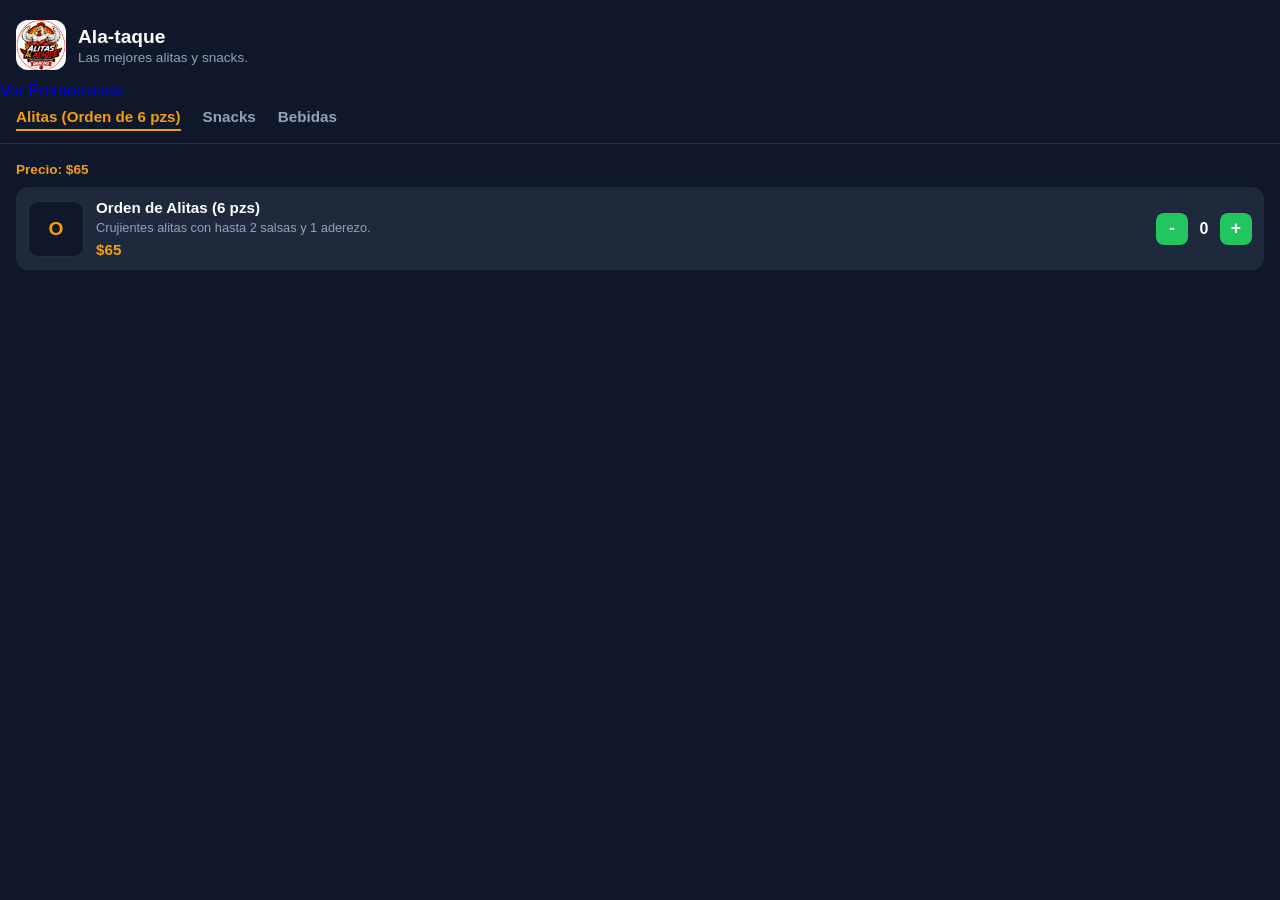
==== commit b3a76bb6: "Update index.html" ====
--- a/index.html
+++ b/index.html
@@ -15,7 +15,7 @@
       <p id="restaurant-tagline"></p>
     </div>
   </header>
-
+<a href="promos/index.html">Ver Promociones</a>
   <nav id="category-tabs" class="category-tabs"></nav>
 
   <main id="menu-container"></main>
--- a/styles.css
+++ b/styles.css
@@ -1,701 +1,417 @@
+/* Variables de color estilo interfaz oscura */
 :root {
-  --bg-color: #121212;
-  --card-bg: #1e1e1e;
-  --accent-color: #ff5722;
-  /* Color llamativo para las alitas */
-  --text-color: #f5f5f5;
-  --text-muted: #aaa;
+  --bg-main: #0f172a;
+  --bg-card: #1e293b;
+  --bg-modal: #1e293b;
+  --text-primary: #ffffff;
+  --text-secondary: #94a3b8;
+  --accent-gold: #f59e0b;
+  --accent-green: #22c55e;
+  --accent-green-hover: #16a34a;
+  --border-color: rgba(255, 255, 255, 0.1);
+}
+
+* {
+  box-sizing: border-box;
 }
 
 body {
+  background-color: var(--bg-main);
+  color: var(--text-primary);
   font-family: -apple-system, BlinkMacSystemFont, "Segoe UI", Roboto, sans-serif;
-  background-color: var(--bg-color);
-  color: var(--text-color);
   margin: 0;
-  padding: 15px;
-}
-
-header {
-  text-align: center;
-  padding: 20px 0;
-  border-bottom: 2px solid var(--accent-color);
-}
-
-h1 {
+  padding: 0 0 110px 0; /* Espacio para no tapar contenido con el carrito */
+}
+
+/* Header */
+.header-container {
+  display: flex;
+  align-items: center;
+  gap: 12px;
+  padding: 20px 16px 12px 16px;
+  background-color: var(--bg-main);
+}
+
+.logo-img,
+.logo-fallback {
+  width: 50px;
+  height: 50px;
+  border-radius: 12px;
+  object-fit: cover;
+  flex-shrink: 0;
+}
+
+.logo-fallback {
+  background-color: var(--accent-gold);
+  color: #0f172a;
+  display: flex;
+  align-items: center;
+  justify-content: center;
+  font-weight: 800;
+  font-size: 1.3rem;
+}
+
+.header-text h1 {
   margin: 0;
-  color: var(--accent-color);
-  font-size: 1.8rem;
-}
-
-header p {
-  margin: 5px 0 0;
-  color: var(--text-muted);
-}
-
-.category h2 {
-  color: var(--accent-color);
-  border-bottom: 1px solid #333;
-  padding-bottom: 5px;
-  margin-top: 25px;
-}
-
+  font-size: 1.2rem;
+  font-weight: 700;
+}
+
+.header-text p {
+  margin: 2px 0 0 0;
+  color: var(--text-secondary);
+  font-size: 0.85rem;
+}
+
+/* Pestañas de categorías */
+.category-tabs {
+  display: flex;
+  gap: 22px;
+  overflow-x: auto;
+  padding: 4px 16px 12px 16px;
+  border-bottom: 1px solid var(--border-color);
+  scrollbar-width: none;
+  position: sticky;
+  top: 0;
+  background-color: var(--bg-main);
+  z-index: 10;
+}
+
+.category-tabs::-webkit-scrollbar {
+  display: none;
+}
+
+.tab-btn {
+  background: none;
+  border: none;
+  color: var(--text-secondary);
+  font-size: 0.95rem;
+  font-weight: 600;
+  padding: 4px 0;
+  white-space: nowrap;
+  cursor: pointer;
+  border-bottom: 2px solid transparent;
+}
+
+.tab-btn.active {
+  color: var(--accent-gold);
+  border-bottom: 2px solid var(--accent-gold);
+}
+
+/* Categorías */
+#menu-container {
+  padding: 4px 16px 0 16px;
+}
+
+.category {
+  display: none;
+}
+
+.category.active {
+  display: block;
+}
+
+.category-price-note {
+  color: var(--accent-gold);
+  font-weight: 700;
+  font-size: 0.85rem;
+  margin: 14px 0 10px 0;
+}
+
+/* Items del Menú */
 .item {
-  background: var(--card-bg);
+  display: flex;
+  align-items: center;
+  gap: 12px;
+  background-color: var(--bg-card);
+  padding: 12px;
+  margin-bottom: 10px;
+  border-radius: 12px;
+}
+
+.item.agotado {
+  opacity: 0.5;
+}
+
+.item-thumb,
+.item-thumb-fallback {
+  width: 56px;
+  height: 56px;
+  border-radius: 10px;
+  object-fit: cover;
+  flex-shrink: 0;
+}
+
+.item-thumb-fallback {
+  background-color: var(--bg-main);
+  border: 1px solid var(--border-color);
+  color: var(--accent-gold);
+  display: flex;
+  align-items: center;
+  justify-content: center;
+  font-weight: 800;
+  font-size: 1.2rem;
+}
+
+.item-info {
+  flex: 1;
+  min-width: 0;
+}
+
+.item-info h3 {
+  margin: 0 0 4px 0;
+  font-size: 0.95rem;
+}
+
+.badge-agotado {
+  color: #ef4444;
+  font-size: 0.8rem;
+  font-weight: normal;
+}
+
+.item-info p {
+  margin: 0 0 6px 0;
+  font-size: 0.8rem;
+  color: var(--text-secondary);
+  overflow: hidden;
+  text-overflow: ellipsis;
+  display: -webkit-box;
+  -webkit-line-clamp: 2;
+  -webkit-box-orient: vertical;
+}
+
+.price {
+  color: var(--accent-gold);
+  font-weight: 700;
+  font-size: 0.95rem;
+}
+
+/* Controles de Cantidad (+/-) */
+.item-controls {
+  display: flex;
+  align-items: center;
+  gap: 8px;
+  flex-shrink: 0;
+}
+
+.btn-qty {
+  background-color: var(--accent-green);
+  color: white;
+  border: none;
+  width: 32px;
+  height: 32px;
   border-radius: 8px;
-  padding: 12px 15px;
-  margin-bottom: 10px;
-  display: flex;
-  justify-content: space-between;
-  align-items: center;
-}
-
-.item-info h3 {
-  margin: 0 0 5px 0;
-  font-size: 1rem;
-}
-
-.item-info p {
-  margin: 0;
-  font-size: 0.85rem;
-  color: var(--text-muted);
-}
-
-.item-price {
   font-weight: bold;
   font-size: 1.1rem;
-  color: var(--accent-color);
-  margin-left: 10px;
-}
-
-.agotado {
-  opacity: 0.5;
-}
-
-.badge-agotado {
-  color: #ff5252;
-  font-size: 0.75rem;
-}
-
-footer {
+  cursor: pointer;
+  display: flex;
+  align-items: center;
+  justify-content: center;
+}
+
+.qty-num {
+  font-weight: 700;
+  min-width: 16px;
   text-align: center;
-  margin-top: 30px;
-  color: var(--text-muted);
-  font-size: 0.8rem;
-}
-
-.category-header {
-  display: flex;
-  justify-content: space-between;
-  align-items: center;
-  border-bottom: 2px solid var(--accent-color);
-  margin-top: 25px;
-  margin-bottom: 15px;
-}
-
-.category-header h2 {
-  border-bottom: none;
-  margin: 0;
-  padding-bottom: 5px;
-}
-
-.cat-price {
-  font-size: 1.3rem;
-  font-weight: bold;
-  color: var(--accent-color);
-}
-
-.logo-img {
-  max-width: 130px;
-  height: auto;
-  margin: 0 auto 12px auto;
-  display: block;
-  border-radius: 50%;
-  box-shadow: 0 4px 12px rgba(0, 0, 0, 0.4);
-}
-
-.header-info {
-  font-size: 0.85rem;
-  color: var(--text-muted);
-  margin-top: 6px;
-}
-
-.extra-price {
-  color: var(--accent-color);
-  font-weight: bold;
-}
-
-/* Estilos para el Acordeón */
-.category-header {
-  display: flex;
-  justify-content: space-between;
-  align-items: center;
-  border-bottom: 2px solid var(--accent-color);
-  margin-top: 15px;
-  padding: 10px 5px;
-  cursor: pointer;
-  user-select: none;
-}
-
-.category-header h2 {
-  margin: 0;
-  font-size: 1.2rem;
-}
-
-.header-right {
-  display: flex;
-  align-items: center;
-  gap: 12px;
-}
-
-.accordion-icon {
-  font-size: 0.8rem;
-  color: var(--accent-color);
-  transition: transform 0.3s ease;
-}
-
-/* Ocultar el contenido por defecto */
-.category-content {
-  display: none;
-  padding-top: 10px;
-}
-
-/* Estado activo: Mostrar contenido y rotar la flecha */
-.category.active .category-content {
-  display: block;
-}
-
-.category.active .accordion-icon {
-  transform: rotate(180deg);
-}
-
-/* Contenedor flexible para alinear texto a la izquierda y logo a la derecha */
-.header-container {
-  display: flex;
-  justify-content: space-between;
-  align-items: center;
-  width: 100%;
-  box-sizing: border-box;
-  padding: 10px 0 20px 0;
-  border-bottom: 2px solid var(--accent-color);
-}
-
-.header-text {
-  text-align: left;
-  flex: 1;
-}
-
-.header-text h1 {
-  margin: 0;
-  color: var(--accent-color);
-  font-size: 1.6rem;
-}
-
-.header-text p {
-margin: 4px 0 0 0;
-  color: var(--text-muted);
-  font-size: 0.9rem;
-}
-
-/* Estilo del logotipo ajustado para la esquina superior derecha */
-.logo-img {
- width: 65px;
-  height: 65px;
-  object-fit: cover;
-  border-radius: 50%;
-  box-shadow: 0 2px 8px rgba(0,0,0,0.4);
-  flex-shrink: 0;
-  margin-left: auto; /* EMPUJA EL LOGO AL EXTREMO DERECHO */
-}
-/* Contadores a la derecha */
-.item {
-  display: flex;
-  justify-content: space-between;
-  align-items: center;
-  padding: 10px 0;
-  border-bottom: 1px solid #eee;
-}
-
-.item-controls {
-  display: flex;
-  align-items: center;
-  gap: 8px;
-}
-
-.btn-qty {
-  background: var(--accent-color, #e63946);
-  color: white;
-  border: none;
-  width: 28px;
-  height: 28px;
-  border-radius: 50%;
-  font-weight: bold;
-  font-size: 1.1rem;
-  cursor: pointer;
-}
-
-.qty-num {
-  font-weight: bold;
-  min-width: 18px;
-  text-align: center;
-}
-
-/* Modal Emergente */
+}
+
+/* Modales (Opciones, Pedido y Checkout) */
 .modal {
   display: none;
   position: fixed;
-  top: 0; left: 0; width: 100%; height: 100%;
-  background: rgba(0,0,0,0.6);
+  top: 0;
+  left: 0;
+  width: 100%;
+  height: 100%;
+  background-color: rgba(0, 0, 0, 0.7);
+  z-index: 1000;
   justify-content: center;
   align-items: center;
-  z-index: 1000;
+  padding: 16px;
 }
 
 .modal-content {
-  background: white;
+  background-color: var(--bg-modal);
+  color: var(--text-primary);
   padding: 20px;
-  border-radius: 12px;
-  width: 90%;
-  max-width: 400px;
+  border-radius: 16px;
+  width: 100%;
+  max-width: 450px;
+  max-height: 85vh;
+  overflow-y: auto;
   position: relative;
-  max-height: 80vh;
-  overflow-y: auto;
 }
 
 .close-btn {
   position: absolute;
-  top: 10px; right: 15px;
+  top: 12px;
+  right: 16px;
   font-size: 1.5rem;
   cursor: pointer;
+  color: var(--text-secondary);
 }
 
 .option-group {
-  margin: 15px 0;
+  margin-bottom: 16px;
   text-align: left;
 }
 
-.checkbox-label, .radio-label {
-  display: block;
-  margin: 6px 0;
+.option-group h4 {
+  margin: 0 0 8px 0;
   font-size: 0.95rem;
+  color: var(--text-secondary);
+}
+
+.radio-label, .checkbox-label {
+  display: flex;
+  align-items: center;
+  gap: 8px;
+  margin-bottom: 8px;
+  cursor: pointer;
+}
+
+.checkbox-label:has(input:disabled) {
+  opacity: 0.4;
+  cursor: not-allowed;
+}
+
+.input-pago {
+  width: 100%;
+  padding: 10px;
+  border-radius: 8px;
+  border: 1px solid var(--border-color);
+  background-color: var(--bg-main);
+  color: #fff;
+  font-size: 1rem;
+}
+
+.cambio-text {
+  margin-top: 6px;
+  font-weight: bold;
+  font-size: 0.9rem;
 }
 
 .btn-confirm {
   width: 100%;
-  background: #25d366;
-  color: white;
+  background-color: var(--accent-green);
+  color: #fff;
   border: none;
+  padding: 12px;
+  border-radius: 10px;
+  font-weight: bold;
+  font-size: 1rem;
+  cursor: pointer;
+  margin-top: 10px;
+}
+
+.btn-secondary {
+  width: 100%;
+  background-color: transparent;
+  color: var(--text-secondary);
+  border: 1px solid var(--border-color);
   padding: 10px;
-  border-radius: 8px;
-  font-weight: bold;
-  cursor: pointer;
-}
-
-/* Barra flotante de carrito */
+  border-radius: 10px;
+  font-weight: 600;
+  font-size: 0.9rem;
+  cursor: pointer;
+  margin-top: 8px;
+}
+
+/* Resumen del pedido (modal "Ver mi pedido") */
+.review-item {
+  display: flex;
+  justify-content: space-between;
+  align-items: flex-start;
+  gap: 10px;
+  padding: 10px 0;
+  border-bottom: 1px solid var(--border-color);
+}
+
+.review-item-name {
+  font-size: 0.92rem;
+  font-weight: 600;
+}
+
+.review-item-detalles {
+  font-size: 0.78rem;
+  color: var(--text-secondary);
+  margin-top: 2px;
+}
+
+.review-item-controls {
+  display: flex;
+  align-items: center;
+  gap: 6px;
+  flex-shrink: 0;
+}
+
+.review-item-price {
+  color: var(--accent-gold);
+  font-weight: 700;
+  white-space: nowrap;
+}
+
+.review-total-row {
+  display: flex;
+  justify-content: space-between;
+  align-items: center;
+  padding-top: 14px;
+  font-size: 1.05rem;
+  font-weight: 800;
+}
+
+.empty-cart-msg {
+  color: var(--text-secondary);
+  font-size: 0.9rem;
+  text-align: center;
+  padding: 20px 0;
+}
+
+/* Barra Flotante Inferior */
 .cart-bar {
   position: fixed;
-  bottom: 0; left: 0; right: 0;
-  background: #111;
-  color: white;
+  bottom: 16px;
+  left: 16px;
+  right: 16px;
+  background-color: var(--bg-card);
+  border: 1px solid var(--border-color);
+  border-radius: 14px;
+  padding: 10px 10px 10px 18px;
   display: flex;
   justify-content: space-between;
   align-items: center;
-  padding: 12px 20px;
-  box-shadow: 0 -2px 10px rgba(0,0,0,0.3);
+  box-shadow: 0 10px 25px rgba(0, 0, 0, 0.5);
   z-index: 999;
 }
 
 .cart-bar.hidden {
-  display: none;
+  display: none !important;
+}
+
+.cart-info {
+  display: flex;
+  flex-direction: column;
+  color: var(--text-primary);
+  font-size: 0.85rem;
+}
+
+#cart-count {
+  color: var(--text-secondary);
+  font-size: 0.78rem;
+}
+
+#cart-total {
+  font-weight: 800;
+  font-size: 1.05rem;
 }
 
 .btn-whatsapp {
-  background: #25d366;
-  color: white;
+  background-color: var(--accent-green);
   border: none;
-  padding: 10px 16px;
-  border-radius: 20px;
-  font-weight: bold;
-  cursor: pointer;
-}
-/* Corrección de colores para el Modal */
-.modal-content {
-  background: #ffffff;
-  color: #111111; /* Texto oscuro visible */
-}
-
-.modal-content h3 {
-  color: #e63946; /* Título en color rojo/naranja del negocio */
-  margin-top: 0;
-  font-size: 1.3rem;
-}
-
-.modal-content h4 {
-  color: #222222; /* Encabezados de salsas y aderezos */
-  margin: 12px 0 6px 0;
-  font-size: 1rem;
-}
-
-.checkbox-label, 
-.radio-label {
-  color: #333333 !important; /* Texto de cada salsa/aderezo */
-  font-weight: 500;
-  cursor: pointer;
-}
-
-.close-btn {
-  color: #888888;
-}
-
-.close-btn:hover {
-  color: #000000;
-}:root {
-  --bg-color: #121212;
-  --card-bg: #1e1e1e;
-  --accent-color: #ff5722;
-  /* Color llamativo para las alitas */
-  --text-color: #f5f5f5;
-  --text-muted: #aaa;
-}
-
-body {
-  font-family: -apple-system, BlinkMacSystemFont, "Segoe UI", Roboto, sans-serif;
-  background-color: var(--bg-color);
-  color: var(--text-color);
-  margin: 0;
-  padding: 15px;
-}
-
-header {
-  text-align: center;
-  padding: 20px 0;
-  border-bottom: 2px solid var(--accent-color);
-}
-
-h1 {
-  margin: 0;
-  color: var(--accent-color);
-  font-size: 1.8rem;
-}
-
-header p {
-  margin: 5px 0 0;
-  color: var(--text-muted);
-}
-
-.category h2 {
-  color: var(--accent-color);
-  border-bottom: 1px solid #333;
-  padding-bottom: 5px;
-  margin-top: 25px;
-}
-
-.item {
-  background: var(--card-bg);
-  border-radius: 8px;
-  padding: 12px 15px;
-  margin-bottom: 10px;
-  display: flex;
-  justify-content: space-between;
-  align-items: center;
-}
-
-.item-info h3 {
-  margin: 0 0 5px 0;
-  font-size: 1rem;
-}
-
-.item-info p {
-  margin: 0;
-  font-size: 0.85rem;
-  color: var(--text-muted);
-}
-
-.item-price {
-  font-weight: bold;
-  font-size: 1.1rem;
-  color: var(--accent-color);
-  margin-left: 10px;
-}
-
-.agotado {
-  opacity: 0.5;
-}
-
-.badge-agotado {
-  color: #ff5252;
-  font-size: 0.75rem;
-}
-
-footer {
-  text-align: center;
-  margin-top: 30px;
-  color: var(--text-muted);
-  font-size: 0.8rem;
-}
-
-.category-header {
-  display: flex;
-  justify-content: space-between;
-  align-items: center;
-  border-bottom: 2px solid var(--accent-color);
-  margin-top: 25px;
-  margin-bottom: 15px;
-}
-
-.category-header h2 {
-  border-bottom: none;
-  margin: 0;
-  padding-bottom: 5px;
-}
-
-.cat-price {
-  font-size: 1.3rem;
-  font-weight: bold;
-  color: var(--accent-color);
-}
-
-.logo-img {
-  max-width: 130px;
-  height: auto;
-  margin: 0 auto 12px auto;
-  display: block;
-  border-radius: 50%;
-  box-shadow: 0 4px 12px rgba(0, 0, 0, 0.4);
-}
-
-.header-info {
-  font-size: 0.85rem;
-  color: var(--text-muted);
-  margin-top: 6px;
-}
-
-.extra-price {
-  color: var(--accent-color);
-  font-weight: bold;
-}
-
-/* Estilos para el Acordeón */
-.category-header {
-  display: flex;
-  justify-content: space-between;
-  align-items: center;
-  border-bottom: 2px solid var(--accent-color);
-  margin-top: 15px;
-  padding: 10px 5px;
-  cursor: pointer;
-  user-select: none;
-}
-
-.category-header h2 {
-  margin: 0;
-  font-size: 1.2rem;
-}
-
-.header-right {
-  display: flex;
-  align-items: center;
-  gap: 12px;
-}
-
-.accordion-icon {
-  font-size: 0.8rem;
-  color: var(--accent-color);
-  transition: transform 0.3s ease;
-}
-
-/* Ocultar el contenido por defecto */
-.category-content {
-  display: none;
-  padding-top: 10px;
-}
-
-/* Estado activo: Mostrar contenido y rotar la flecha */
-.category.active .category-content {
-  display: block;
-}
-
-.category.active .accordion-icon {
-  transform: rotate(180deg);
-}
-
-/* Contenedor flexible para alinear texto a la izquierda y logo a la derecha */
-.header-container {
-  display: flex;
-  justify-content: space-between;
-  align-items: center;
-  width: 100%;
-  box-sizing: border-box;
-  padding: 10px 0 20px 0;
-  border-bottom: 2px solid var(--accent-color);
-}
-
-.header-text {
-  text-align: left;
-  flex: 1;
-}
-
-.header-text h1 {
-  margin: 0;
-  color: var(--accent-color);
-  font-size: 1.6rem;
-}
-
-.header-text p {
-margin: 4px 0 0 0;
-  color: var(--text-muted);
+  color: #ffffff;
+  font-weight: 700;
   font-size: 0.9rem;
-}
-
-/* Estilo del logotipo ajustado para la esquina superior derecha */
-.logo-img {
- width: 65px;
-  height: 65px;
-  object-fit: cover;
-  border-radius: 50%;
-  box-shadow: 0 2px 8px rgba(0,0,0,0.4);
-  flex-shrink: 0;
-  margin-left: auto; /* EMPUJA EL LOGO AL EXTREMO DERECHO */
-}
-/* Contadores a la derecha */
-.item {
-  display: flex;
-  justify-content: space-between;
-  align-items: center;
-  padding: 10px 0;
-  border-bottom: 1px solid #eee;
-}
-
-.item-controls {
-  display: flex;
-  align-items: center;
-  gap: 8px;
-}
-
-.btn-qty {
-  background: var(--accent-color, #e63946);
-  color: white;
-  border: none;
-  width: 28px;
-  height: 28px;
-  border-radius: 50%;
-  font-weight: bold;
-  font-size: 1.1rem;
-  cursor: pointer;
-}
-
-.qty-num {
-  font-weight: bold;
-  min-width: 18px;
-  text-align: center;
-}
-
-/* Modal Emergente */
-.modal {
-  display: none;
-  position: fixed;
-  top: 0; left: 0; width: 100%; height: 100%;
-  background: rgba(0,0,0,0.6);
-  justify-content: center;
-  align-items: center;
-  z-index: 1000;
-}
-
-.modal-content {
-  background: white;
-  padding: 20px;
-  border-radius: 12px;
-  width: 90%;
-  max-width: 400px;
-  position: relative;
-  max-height: 80vh;
-  overflow-y: auto;
-}
-
-.close-btn {
-  position: absolute;
-  top: 10px; right: 15px;
-  font-size: 1.5rem;
-  cursor: pointer;
-}
-
-.option-group {
-  margin: 15px 0;
-  text-align: left;
-}
-
-.checkbox-label, .radio-label {
-  display: block;
-  margin: 6px 0;
-  font-size: 0.95rem;
-}
-
-.btn-confirm {
-  width: 100%;
-  background: #25d366;
-  color: white;
-  border: none;
-  padding: 10px;
-  border-radius: 8px;
-  font-weight: bold;
-  cursor: pointer;
-}
-
-/* Barra flotante de carrito */
-.cart-bar {
-  position: fixed;
-  bottom: 0; left: 0; right: 0;
-  background: #111;
-  color: white;
-  display: flex;
-  justify-content: space-between;
-  align-items: center;
-  padding: 12px 20px;
-  box-shadow: 0 -2px 10px rgba(0,0,0,0.3);
-  z-index: 999;
-}
-
-.cart-bar.hidden {
-  display: none;
-}
-
-.btn-whatsapp {
-  background: #25d366;
-  color: white;
-  border: none;
-  padding: 10px 16px;
-  border-radius: 20px;
-  font-weight: bold;
-  cursor: pointer;
-}
-/* Corrección de colores para el Modal */
-.modal-content {
-  background: #ffffff;
-  color: #111111; /* Texto oscuro visible */
-}
-
-.modal-content h3 {
-  color: #e63946; /* Título en color rojo/naranja del negocio */
-  margin-top: 0;
-  font-size: 1.3rem;
-}
-
-.modal-content h4 {
-  color: #222222; /* Encabezados de salsas y aderezos */
-  margin: 12px 0 6px 0;
-  font-size: 1rem;
-}
-
-.checkbox-label, 
-.radio-label {
-  color: #333333 !important; /* Texto de cada salsa/aderezo */
-  font-weight: 500;
-  cursor: pointer;
-}
-
-.close-btn {
-  color: #888888;
-}
-
-.close-btn:hover {
-  color: #000000;
-}
+  padding: 12px 18px;
+  border-radius: 10px;
+  cursor: pointer;
+}
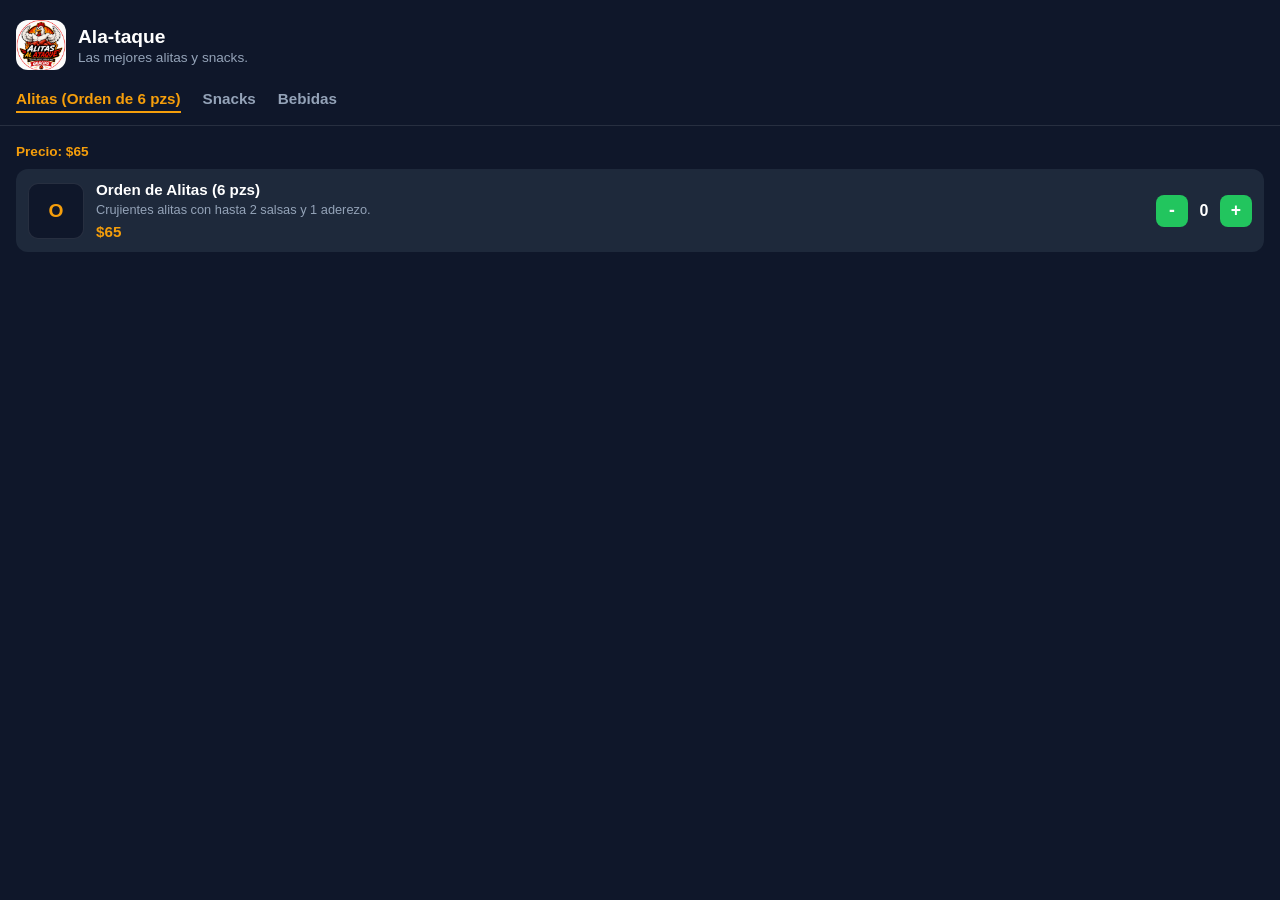
==== commit daf112c1: "Update index.html" ====
--- a/index.html
+++ b/index.html
@@ -15,7 +15,7 @@
       <p id="restaurant-tagline"></p>
     </div>
   </header>
-<a href="promos/index.html">Ver Promociones</a>
+
   <nav id="category-tabs" class="category-tabs"></nav>
 
   <main id="menu-container"></main>
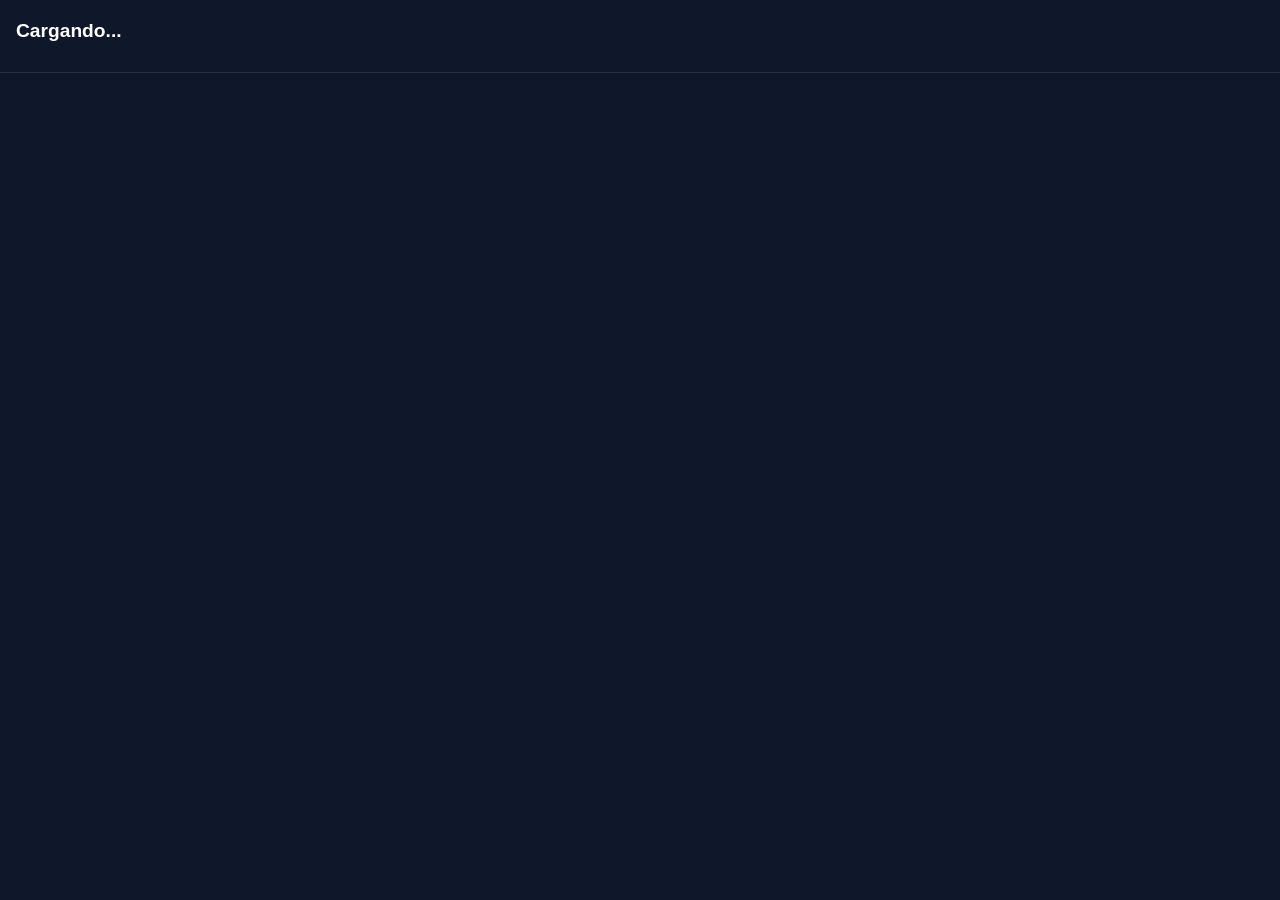
==== commit 39a96c52: "reestructuracion" ====
--- a/index.html
+++ b/index.html
@@ -1,11 +1,13 @@
 <!DOCTYPE html>
 <html lang="es">
+
 <head>
   <meta charset="UTF-8">
   <meta name="viewport" content="width=device-width, initial-scale=1.0">
   <title>Menú - Ala-taque</title>
   <link rel="stylesheet" href="styles.css">
 </head>
+
 <body>
   <header class="header-container">
     <img id="restaurant-logo" src="" alt="Logo" class="logo-img" style="display: none;">
@@ -29,7 +31,8 @@
       <!-- Este contenedor cargará dinámicamente cualquier opción -->
       <div id="modal-options-body"></div>
 
-      <button id="confirm-options-btn" class="btn-confirm" onclick="confirmarSeleccionGenerica()">Agregar al Pedido</button>
+      <button id="confirm-options-btn" class="btn-confirm" onclick="confirmarSeleccionGenerica()">Agregar al
+        Pedido</button>
     </div>
   </div>
 
@@ -60,10 +63,12 @@
       <div class="option-group">
         <h4>¿Cómo vas a pagar?</h4>
         <label class="radio-label">
-          <input type="radio" name="metodo_pago" value="Efectivo" checked onchange="togglePagoEfectivo(true)"> Efectivo 💵
+          <input type="radio" name="metodo_pago" value="Efectivo" checked onchange="togglePagoEfectivo(true)"> Efectivo
+          💵
         </label>
         <label class="radio-label">
-          <input type="radio" name="metodo_pago" value="Transferencia" onchange="togglePagoEfectivo(false)"> Transferencia 🏦
+          <input type="radio" name="metodo_pago" value="Transferencia" onchange="togglePagoEfectivo(false)">
+          Transferencia 🏦
         </label>
       </div>
 
@@ -93,429 +98,9 @@
   </div>
 
   <script>
-    let cart = [];
-    let whatsappNum = "";
-    let datosTransferencia = null;
-    let tempItem = null;
-    let currentGrupoExclusivas = {};
-    const menuItems = {};
-    let totalPedidoActual = 0;
+    window.MENU_JSON_PATH = 'menu.json';
+  </script>
+  <script src="main.js"></script>
+</body>
 
-    fetch('menu.json?v=' + new Date().getTime())
-      .then(res => res.json())
-      .then(data => {
-        document.getElementById('restaurant-name').textContent = data.negocio;
-        document.getElementById('restaurant-tagline').textContent = data.eslogan;
-        whatsappNum = data.whatsapp || "";
-        datosTransferencia = data.datos_transferencia || null;
-
-        const logoImg = document.getElementById('restaurant-logo');
-        const logoFallback = document.getElementById('restaurant-logo-fallback');
-        if (data.logo) {
-          logoImg.src = data.logo;
-          logoImg.onload = () => { logoImg.style.display = 'block'; };
-          logoImg.onerror = () => { mostrarLogoFallback(data.negocio, logoFallback); };
-        } else {
-          mostrarLogoFallback(data.negocio, logoFallback);
-        }
-
-        const tabsNav = document.getElementById('category-tabs');
-        const container = document.getElementById('menu-container');
-
-        data.categorias.forEach((cat, index) => {
-          const catSlug = `cat-${index}`;
-
-          // Pestaña
-          const tabBtn = document.createElement('button');
-          tabBtn.className = `tab-btn ${index === 0 ? 'active' : ''}`;
-          tabBtn.textContent = cat.nombre;
-          tabBtn.dataset.target = catSlug;
-          tabBtn.addEventListener('click', () => switchCategory(catSlug));
-          tabsNav.appendChild(tabBtn);
-
-          // Sección de categoría
-          const section = document.createElement('section');
-          section.className = `category ${index === 0 ? 'active' : ''}`;
-          section.id = catSlug;
-
-          const catPriceNote = cat.precio ? `<div class="category-price-note">Precio: $${cat.precio}</div>` : '<div style="height:14px"></div>';
-          section.innerHTML = catPriceNote;
-
-          cat.items.forEach(item => {
-            item.precioCalculado = item.precio !== undefined ? item.precio : cat.precio;
-            menuItems[item.id] = item;
-
-            const itemDiv = document.createElement('div');
-            itemDiv.className = `item ${item.disponible ? '' : 'agotado'}`;
-
-            const inicial = item.nombre.trim().charAt(0).toUpperCase();
-            const thumbHtml = item.imagen
-              ? `<img class="item-thumb" src="${item.imagen}" alt="${item.nombre}" onerror="this.outerHTML='<div class=&quot;item-thumb-fallback&quot;>${inicial}</div>'">`
-              : `<div class="item-thumb-fallback">${inicial}</div>`;
-
-            itemDiv.innerHTML = `
-              ${thumbHtml}
-              <div class="item-info">
-                <h3>${item.nombre} ${item.disponible ? '' : '<span class="badge-agotado">(Agotado)</span>'}</h3>
-                <p>${item.descripcion}</p>
-                <div class="price">$${item.precioCalculado}</div>
-              </div>
-              <div class="item-controls">
-                ${item.disponible ? `
-                  <button class="btn-qty" onclick="changeQty('${item.id}', -1)">-</button>
-                  <span id="qty-${item.id}" class="qty-num">0</span>
-                  <button class="btn-qty" onclick="addOrConfigureItem('${item.id}')">+</button>
-                ` : ''}
-              </div>
-            `;
-            section.appendChild(itemDiv);
-          });
-
-          container.appendChild(section);
-        });
-      });
-
-    function mostrarLogoFallback(nombre, fallbackEl) {
-      fallbackEl.textContent = (nombre || '?').trim().charAt(0).toUpperCase();
-      fallbackEl.style.display = 'flex';
-    }
-
-    function switchCategory(slug) {
-      document.querySelectorAll('.category').forEach(c => c.classList.remove('active'));
-      document.querySelectorAll('.tab-btn').forEach(b => b.classList.remove('active'));
-      document.getElementById(slug).classList.add('active');
-      document.querySelector(`.tab-btn[data-target="${slug}"]`).classList.add('active');
-    }
-
-    function addOrConfigureItem(id) {
-      const item = menuItems[id];
-      if (!item) return;
-
-      if (item.requiere_opciones && item.grupos_opciones) {
-        tempItem = item;
-        openModalGenerico(item);
-      } else {
-        addToCart({ id: item.id, nombre: item.nombre, precio: item.precioCalculado, detalles: '' });
-      }
-    }
-
-    function openModalGenerico(item) {
-      document.getElementById('modal-title').textContent = item.nombre;
-      const body = document.getElementById('modal-options-body');
-      body.innerHTML = '';
-      currentGrupoExclusivas = {};
-
-      item.grupos_opciones.forEach((grupo, gIdx) => {
-        const groupDiv = document.createElement('div');
-        groupDiv.className = 'option-group';
-        currentGrupoExclusivas[`grupo_${gIdx}`] = grupo.exclusivas || [];
-
-        let html = `<h4>${grupo.titulo}</h4>`;
-
-        grupo.opciones.forEach(op => {
-          // Verifica si la opción es un objeto con picor o un texto simple
-          const esObjeto = typeof op === 'object';
-          const nombreOp = esObjeto ? op.nombre : op;
-          const picorNum = esObjeto && op.picor ? op.picor : 0;
-          const picorEmoji = picorNum > 0 ? ` <span class="picor-badge">${'🌶️'.repeat(picorNum)}</span>` : '';
-
-          if (grupo.tipo === 'checkbox') {
-            html += `
-              <label class="checkbox-label">
-                <input type="checkbox" name="grupo_${gIdx}" value="${nombreOp}" onchange="handleCheckboxChange(this, 'grupo_${gIdx}', ${grupo.max || 99})">
-                ${nombreOp}${picorEmoji}
-              </label>
-            `;
-          } else {
-            html += `
-              <label class="radio-label">
-                <input type="radio" name="grupo_${gIdx}" value="${nombreOp}">
-                ${nombreOp}${picorEmoji}
-              </label>
-            `;
-          }
-        });
-
-        groupDiv.innerHTML = html;
-        body.appendChild(groupDiv);
-      });
-
-      document.getElementById('options-modal').style.display = 'flex';
-    }
-
-    function closeModal() {
-      document.getElementById('options-modal').style.display = 'none';
-    }
-
-    function handleCheckboxChange(checkbox, name, max) {
-      const exclusivas = currentGrupoExclusivas[name] || [];
-      const allBoxes = Array.from(document.querySelectorAll(`input[name="${name}"]`));
-
-      if (exclusivas.length > 0) {
-        // Si se acaba de marcar una opción exclusiva, desmarca todas las demás
-        if (checkbox.checked && exclusivas.includes(checkbox.value)) {
-          allBoxes.forEach(b => { if (b !== checkbox) b.checked = false; });
-        }
-
-        // Bloquea las opciones exclusivas si hay otra opción marcada, y viceversa
-        const hayExclusivaMarcada = allBoxes.some(b => exclusivas.includes(b.value) && b.checked);
-        const hayNormalMarcada = allBoxes.some(b => !exclusivas.includes(b.value) && b.checked);
-
-        allBoxes.forEach(b => {
-          if (exclusivas.includes(b.value)) {
-            b.disabled = hayNormalMarcada;
-          } else {
-            b.disabled = hayExclusivaMarcada;
-          }
-        });
-      }
-
-      const checkedCount = document.querySelectorAll(`input[name="${name}"]:checked`).length;
-      if (checkedCount > max) {
-        checkbox.checked = false;
-        alert(`Solo puedes seleccionar hasta ${max} opciones.`);
-      }
-    }
-
-    function confirmarSeleccionGenerica() {
-      if (!tempItem) return;
-
-      let detallesArr = [];
-      let esValido = true;
-
-      tempItem.grupos_opciones.forEach((grupo, gIdx) => {
-        const seleccionados = Array.from(document.querySelectorAll(`input[name="grupo_${gIdx}"]:checked`)).map(el => el.value);
-
-        const minRequerido = grupo.min || 0;
-        if (seleccionados.length < minRequerido) {
-          alert(`Por favor elige al menos ${minRequerido} opción en: "${grupo.titulo.replace(':', '')}"`);
-          esValido = false;
-          return;
-        }
-
-        if (seleccionados.length > 0) {
-          detallesArr.push(seleccionados.join(', '));
-        }
-      });
-
-      if (!esValido) return;
-
-      const detalles = detallesArr.join(' | ');
-      addToCart({ id: tempItem.id, nombre: tempItem.nombre, precio: tempItem.precioCalculado, detalles });
-      closeModal();
-    }
-
-    function addToCart(product) {
-      const existing = cart.find(i => i.id === product.id && i.detalles === product.detalles);
-      if (existing) {
-        existing.qty++;
-      } else {
-        cart.push({ ...product, qty: 1 });
-      }
-      updateUI();
-    }
-
-    function changeQty(id, delta) {
-      let lastIndex = -1;
-      for (let i = cart.length - 1; i >= 0; i--) {
-        if (cart[i].id === id) {
-          lastIndex = i;
-          break;
-        }
-      }
-
-      if (lastIndex !== -1) {
-        cart[lastIndex].qty += delta;
-        if (cart[lastIndex].qty <= 0) {
-          cart.splice(lastIndex, 1);
-        }
-        updateUI();
-      }
-    }
-
-    function changeQtyByIndex(index, delta) {
-      if (!cart[index]) return;
-      cart[index].qty += delta;
-      if (cart[index].qty <= 0) {
-        cart.splice(index, 1);
-      }
-      updateUI();
-      renderReviewItems();
-    }
-
-    function updateUI() {
-      const counts = {};
-      cart.forEach(i => counts[i.id] = (counts[i.id] || 0) + i.qty);
-
-      document.querySelectorAll('.qty-num').forEach(span => {
-        const id = span.id.replace('qty-', '');
-        span.textContent = counts[id] || 0;
-      });
-
-      const totalCount = cart.reduce((sum, i) => sum + i.qty, 0);
-      const totalPrice = cart.reduce((sum, i) => sum + (i.precio * i.qty), 0);
-
-      const cartBar = document.getElementById('cart-bar');
-      if (totalCount > 0) {
-        cartBar.classList.remove('hidden');
-        document.getElementById('cart-count').textContent = `${totalCount} ítem(s)`;
-        document.getElementById('cart-total').textContent = `$${totalPrice}`;
-      } else {
-        cartBar.classList.add('hidden');
-        closeReviewModal();
-      }
-    }
-
-    function openReviewModal() {
-      if (cart.length === 0) return;
-      renderReviewItems();
-      document.getElementById('review-modal').style.display = 'flex';
-    }
-
-    function closeReviewModal() {
-      document.getElementById('review-modal').style.display = 'none';
-    }
-
-    function renderReviewItems() {
-      const body = document.getElementById('review-items-body');
-      const totalAmountEl = document.getElementById('review-total-amount');
-      const continueBtn = document.getElementById('review-continue-btn');
-
-      if (cart.length === 0) {
-        body.innerHTML = '<div class="empty-cart-msg">Tu pedido está vacío.</div>';
-        totalAmountEl.textContent = '$0';
-        continueBtn.style.display = 'none';
-        return;
-      }
-
-      continueBtn.style.display = 'block';
-      body.innerHTML = '';
-
-      cart.forEach((item, index) => {
-        const subtotal = item.precio * item.qty;
-        const row = document.createElement('div');
-        row.className = 'review-item';
-        row.innerHTML = `
-          <div>
-            <div class="review-item-name">${item.nombre}</div>
-            ${item.detalles ? `<div class="review-item-detalles">${item.detalles}</div>` : ''}
-            <div class="review-item-price">$${subtotal}</div>
-          </div>
-          <div class="review-item-controls">
-            <button class="btn-qty" onclick="changeQtyByIndex(${index}, -1)">-</button>
-            <span class="qty-num">${item.qty}</span>
-            <button class="btn-qty" onclick="changeQtyByIndex(${index}, 1)">+</button>
-          </div>
-        `;
-        body.appendChild(row);
-      });
-
-      const total = cart.reduce((sum, i) => sum + (i.precio * i.qty), 0);
-      totalAmountEl.textContent = `$${total}`;
-    }
-
-    function continuarAPago() {
-      if (cart.length === 0) return;
-      closeReviewModal();
-      abrirCheckout();
-    }
-
-    function abrirCheckout() {
-      totalPedidoActual = cart.reduce((sum, i) => sum + (i.precio * i.qty), 0);
-
-      document.getElementById('monto-pago').value = '';
-      document.getElementById('cambio-info').textContent = '';
-      document.getElementById('checkout-modal').style.display = 'flex';
-    }
-
-    function closeCheckoutModal() {
-      document.getElementById('checkout-modal').style.display = 'none';
-    }
-
-    function togglePagoEfectivo(esEfectivo) {
-      document.getElementById('pago-efectivo-container').style.display = esEfectivo ? 'block' : 'none';
-      document.getElementById('pago-transferencia-container').style.display = esEfectivo ? 'none' : 'block';
-      if (!esEfectivo) {
-        renderDatosTransferencia();
-      }
-    }
-
-    function renderDatosTransferencia() {
-      const body = document.getElementById('datos-transferencia-body');
-      if (!datosTransferencia) {
-        body.innerHTML = '<p style="color: var(--text-secondary); font-size: 0.85rem;">Contáctanos por WhatsApp para obtener los datos de transferencia.</p>';
-        return;
-      }
-      body.innerHTML = `
-        <p style="margin: 4px 0; font-size: 0.9rem;"><strong>Banco:</strong> ${datosTransferencia.banco || ''}</p>
-        <p style="margin: 4px 0; font-size: 0.9rem;"><strong>Titular:</strong> ${datosTransferencia.titular || ''}</p>
-        <p style="margin: 4px 0; font-size: 0.9rem;"><strong>Cuenta:</strong> ${datosTransferencia.cuenta || ''}</p>
-        <p style="margin: 4px 0; font-size: 0.9rem;"><strong>CLABE:</strong> ${datosTransferencia.clabe || ''}</p>
-      `;
-    }
-
-    function calcularCambio() {
-      const montoInput = parseFloat(document.getElementById('monto-pago').value);
-      const cambioDiv = document.getElementById('cambio-info');
-
-      if (isNaN(montoInput) || montoInput <= 0) {
-        cambioDiv.textContent = '';
-        return;
-      }
-
-      if (montoInput < totalPedidoActual) {
-        cambioDiv.style.color = '#e63946';
-        cambioDiv.textContent = `Faltan $${totalPedidoActual - montoInput} para cubrir el total ($${totalPedidoActual})`;
-      } else {
-        const cambio = montoInput - totalPedidoActual;
-        cambioDiv.style.color = '#2a9d8f';
-        cambioDiv.textContent = cambio === 0 ? 'Pago exacto' : `Cambio a llevar: $${cambio}`;
-      }
-    }
-
-    function enviarPedidoWhatsAppFinal() {
-      if (cart.length === 0) return;
-
-      const metodoPago = document.querySelector('input[name="metodo_pago"]:checked').value;
-      const montoPago = parseFloat(document.getElementById('monto-pago').value);
-
-      if (metodoPago === 'Efectivo' && !isNaN(montoPago) && montoPago < totalPedidoActual) {
-        alert(`El monto ingresado ($${montoPago}) es menor al total del pedido ($${totalPedidoActual}).`);
-        return;
-      }
-
-      let msg = `*¡Hola! Quisiera realizar el siguiente pedido:*\n\n`;
-
-      cart.forEach(item => {
-        const subtotal = item.precio * item.qty;
-        msg += `• *${item.qty}x ${item.nombre}* - $${subtotal}\n`;
-        if (item.detalles) msg += `  └ _${item.detalles}_\n`;
-      });
-
-      msg += `\n*Total a pagar:* $${totalPedidoActual}\n`;
-      msg += `*Método de pago:* ${metodoPago}\n`;
-
-      if (metodoPago === 'Efectivo') {
-        if (!isNaN(montoPago) && montoPago > 0) {
-          const cambio = montoPago - totalPedidoActual;
-          msg += `*Paga con:* $${montoPago}\n`;
-          msg += `*Cambio a llevar:* $${cambio}\n`;
-        } else {
-          msg += `*Paga con:* Pago exacto / Cambio por definir\n`;
-        }
-      } else if (metodoPago === 'Transferencia' && datosTransferencia) {
-        msg += `\n*Datos para transferencia:*\n`;
-        msg += `Banco: ${datosTransferencia.banco || ''}\n`;
-        msg += `Titular: ${datosTransferencia.titular || ''}\n`;
-        msg += `Cuenta: ${datosTransferencia.cuenta || ''}\n`;
-        msg += `CLABE: ${datosTransferencia.clabe || ''}\n`;
-        msg += `\n*Favor de enviar comprobante de pago* 🧾\n`;
-      }
-
-      const url = `https://wa.me/${whatsappNum}?text=${encodeURIComponent(msg)}`;
-      closeCheckoutModal();
-      window.open(url, '_blank');
-    }
-  </script>
-</body>
 </html>
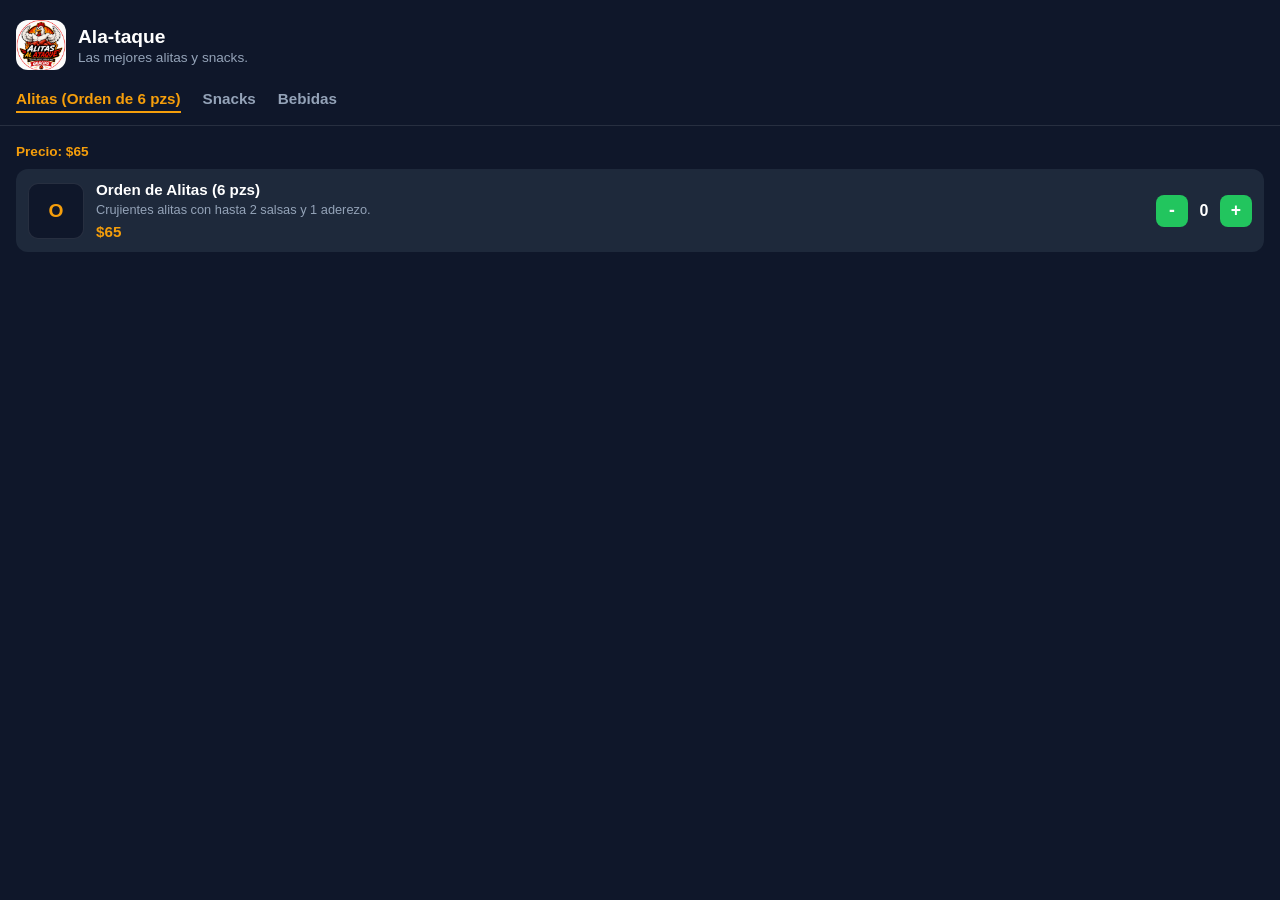
==== commit 03650620: "nueva" ====
--- a/index.html
+++ b/index.html
@@ -1,13 +1,11 @@
 <!DOCTYPE html>
 <html lang="es">
-
 <head>
   <meta charset="UTF-8">
   <meta name="viewport" content="width=device-width, initial-scale=1.0">
   <title>Menú - Ala-taque</title>
   <link rel="stylesheet" href="styles.css">
 </head>
-
 <body>
   <header class="header-container">
     <img id="restaurant-logo" src="" alt="Logo" class="logo-img" style="display: none;">
@@ -31,8 +29,7 @@
       <!-- Este contenedor cargará dinámicamente cualquier opción -->
       <div id="modal-options-body"></div>
 
-      <button id="confirm-options-btn" class="btn-confirm" onclick="confirmarSeleccionGenerica()">Agregar al
-        Pedido</button>
+      <button id="confirm-options-btn" class="btn-confirm" onclick="confirmarSeleccionGenerica()">Agregar al Pedido</button>
     </div>
   </div>
 
@@ -63,12 +60,10 @@
       <div class="option-group">
         <h4>¿Cómo vas a pagar?</h4>
         <label class="radio-label">
-          <input type="radio" name="metodo_pago" value="Efectivo" checked onchange="togglePagoEfectivo(true)"> Efectivo
-          💵
+          <input type="radio" name="metodo_pago" value="Efectivo" checked onchange="togglePagoEfectivo(true)"> Efectivo 💵
         </label>
         <label class="radio-label">
-          <input type="radio" name="metodo_pago" value="Transferencia" onchange="togglePagoEfectivo(false)">
-          Transferencia 🏦
+          <input type="radio" name="metodo_pago" value="Transferencia" onchange="togglePagoEfectivo(false)"> Transferencia 🏦
         </label>
       </div>
 
@@ -99,8 +94,8 @@
 
   <script>
     window.MENU_JSON_PATH = 'menu.json';
+    window.SUCURSAL = 'principal';
   </script>
   <script src="main.js"></script>
 </body>
-
 </html>
